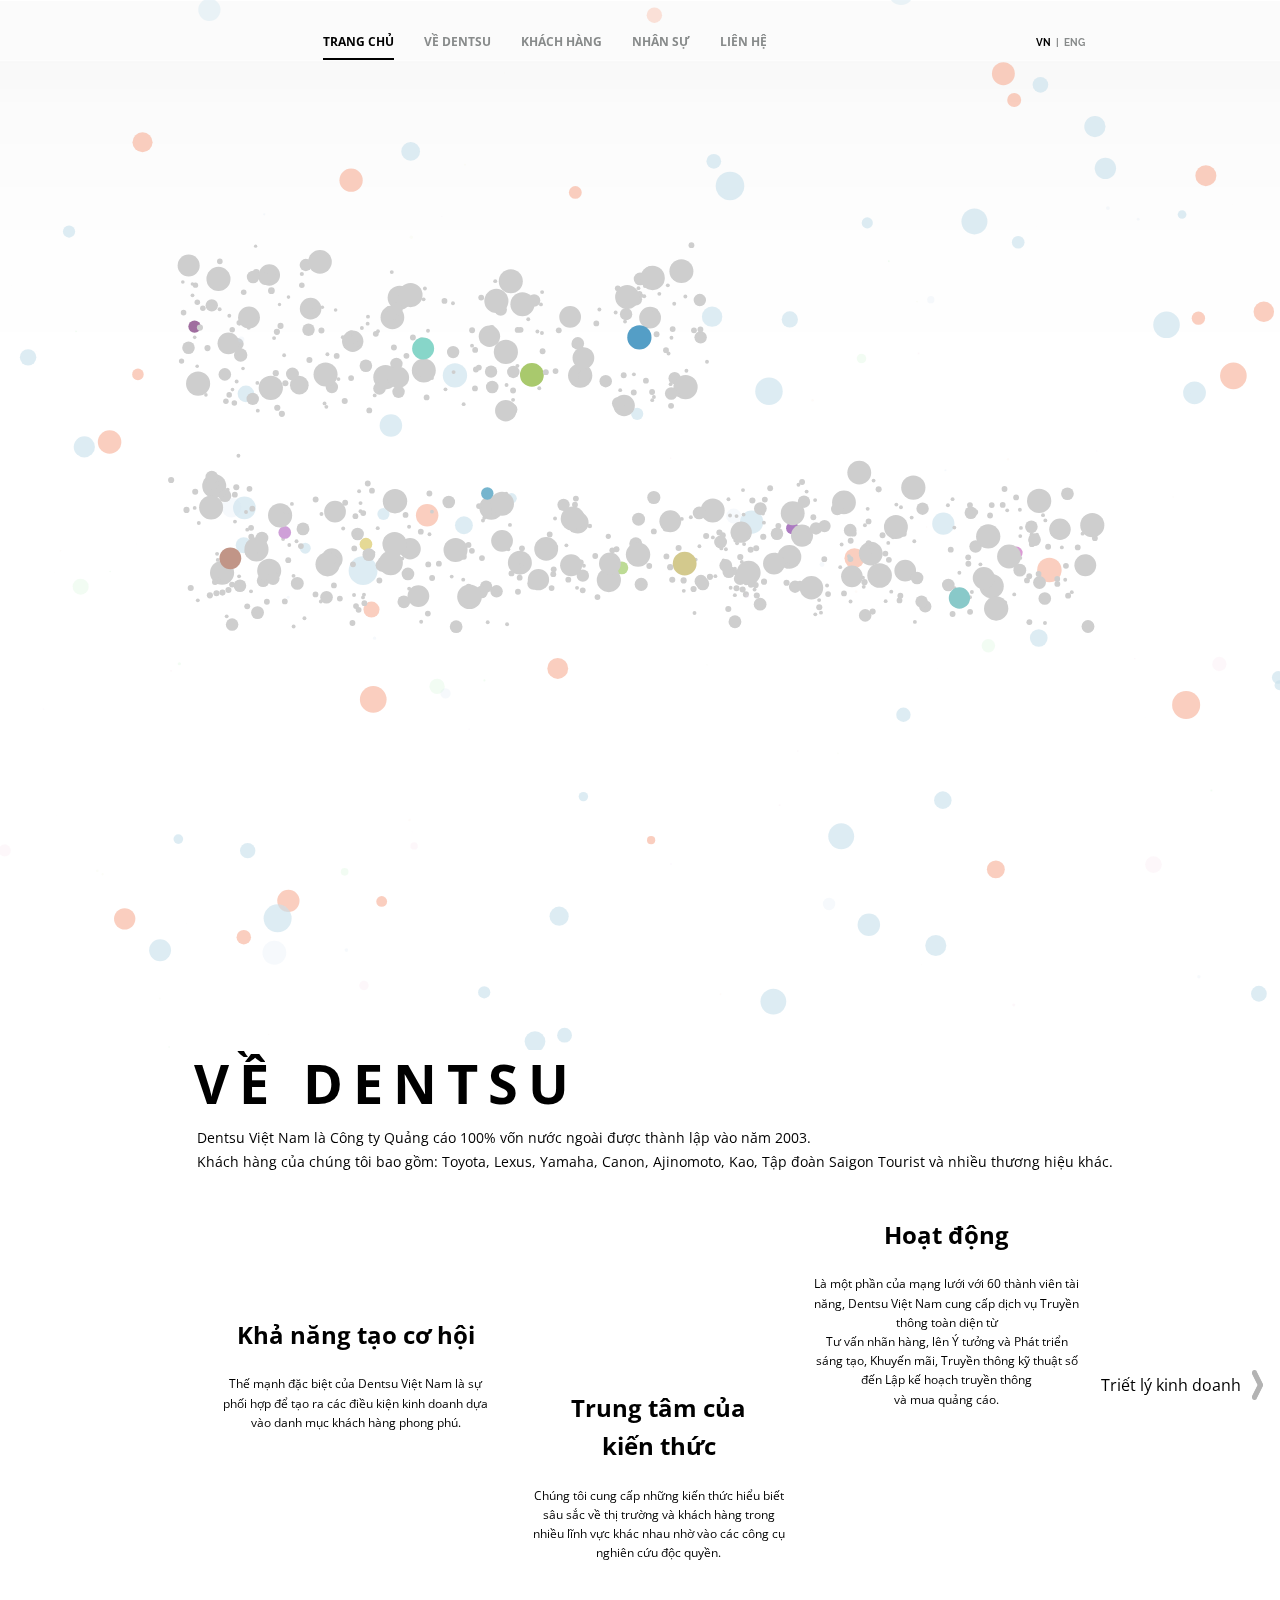
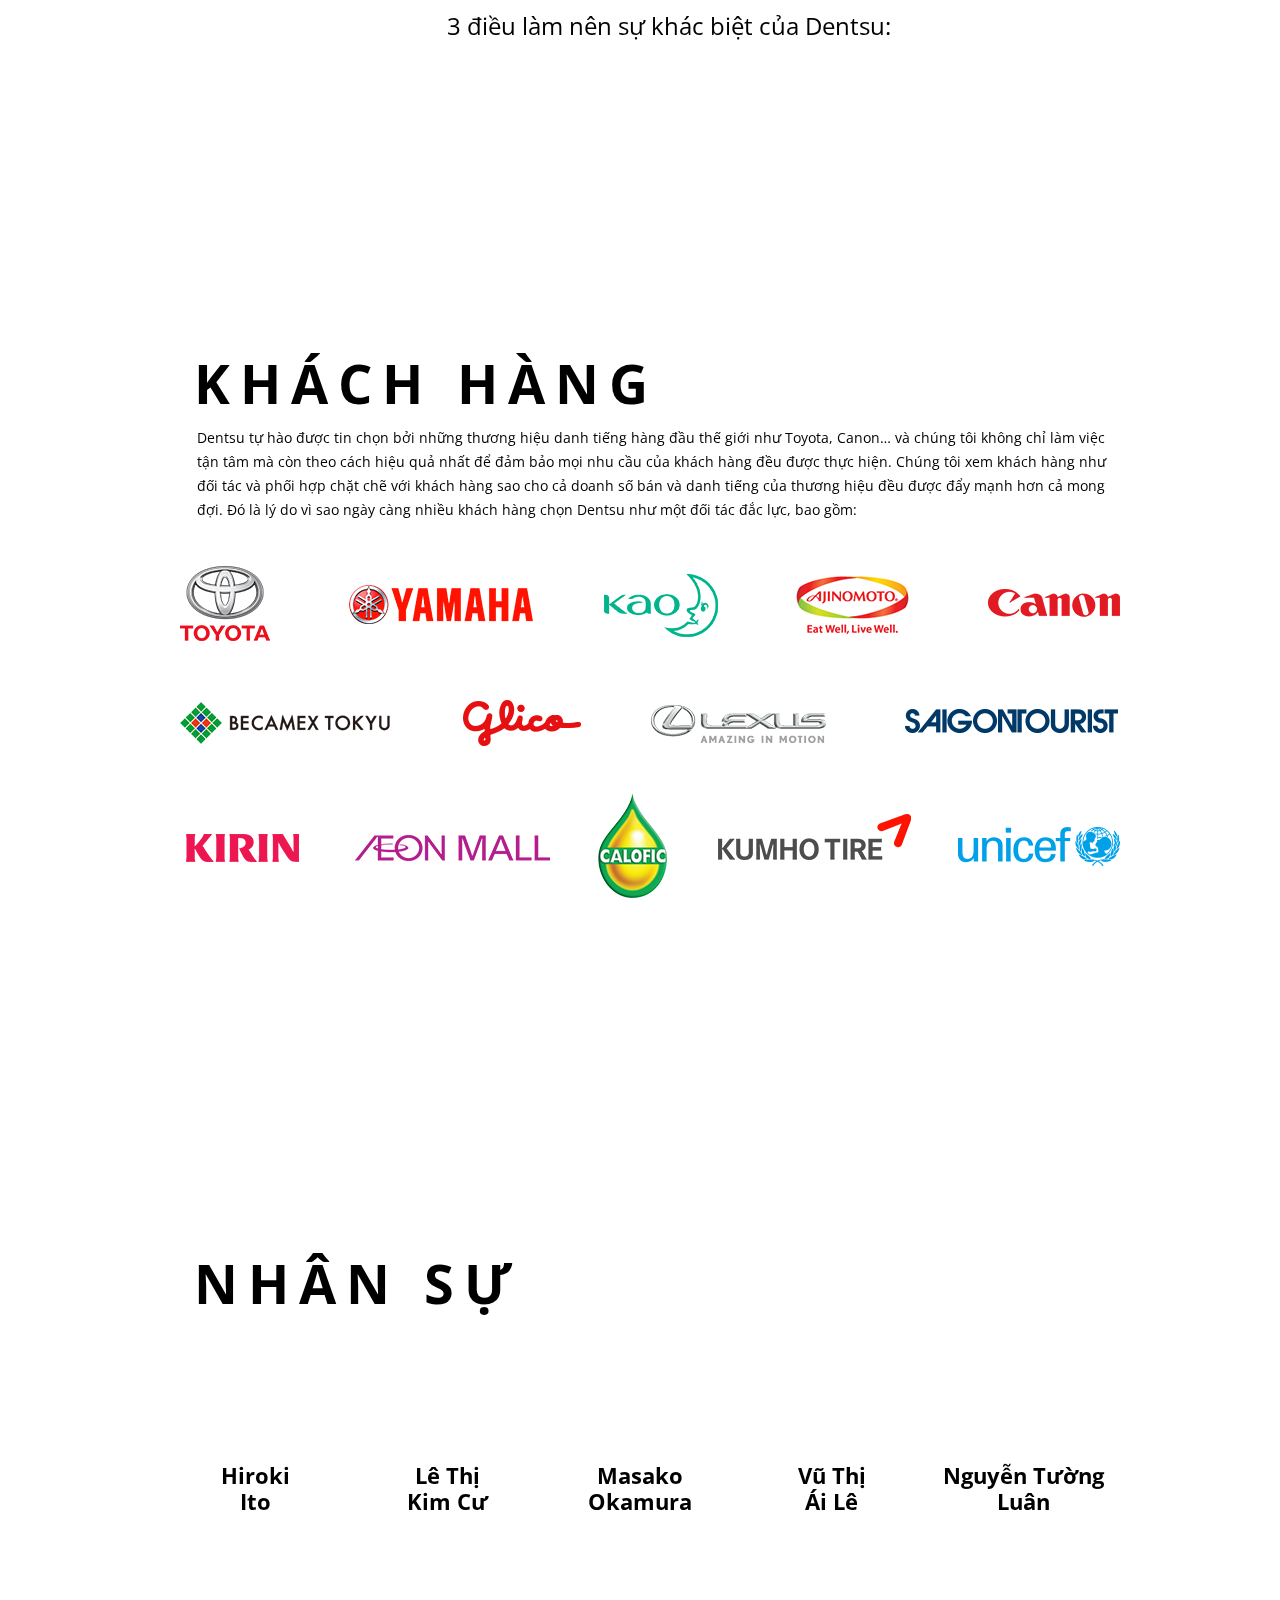
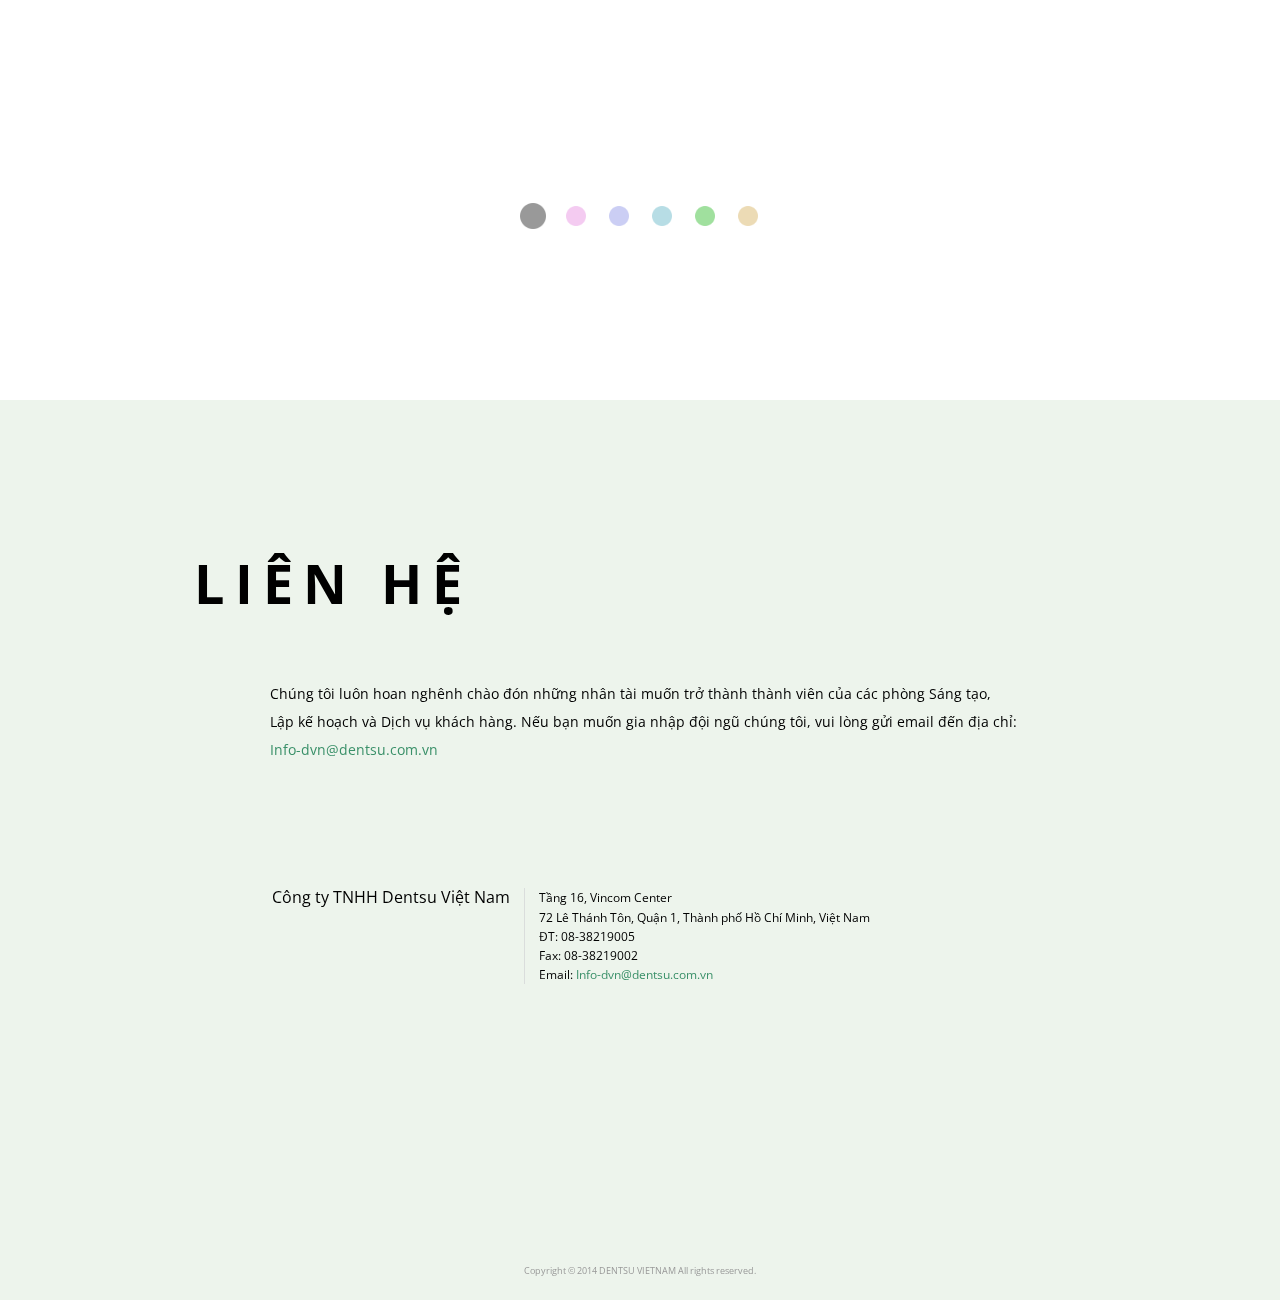
==== vn/index.html @ d42a4391 "initial commit" ====
<html lang="vi-VN">
<head prefix="og: http://ogp.me/ns# fb: http://ogp.me/ns/fb# website: http://ogp.me/ns/website#"><meta http-equiv="Content-Type" content="text/html; charset=utf-8"><meta http-equiv="X-UA-Compatible" content="IE=edge"><meta name="keywords" content="dentsu,vietnam" lang="vn" /><meta name="description" content="Official website of Dentsu Vietnam" lang="vn" /><meta content="Official website of Dentsu Vietnam"><meta content="Dentsu Vietnam" property="og:title"><meta property="og:type" content="website" /><meta property="og:url" content="http://www.dentsu.com.vn/vn/" /><meta property="og:image" content="http://www.dentsu.com.vn/share.png" /><meta property="og:locale" content="vi_VN" /><meta name="viewport" content="width=980, user-scalable=yes">
	<title>Dentsu Vietnam</title>
	<link href="http://fonts.googleapis.com/css?family=Open+Sans:400,700&amp;subset=latin,vietnamese" rel="stylesheet" type="text/css" />
	<link href="http://fonts.googleapis.com/css?family=Sintony:700" rel="stylesheet" type="text/css" />
	<link href="http://fonts.googleapis.com/css?family=Raleway" rel="stylesheet" type="text/css" />
	<link href="../assets/img/favicon.ico" rel="icon" type="image/x-icon" />
	<link href="../assets/css/base.css" media="all" rel="stylesheet" />
	<link href="../assets/css/index.css" media="all" rel="stylesheet" />
<script src="../assets/js/jquery.js"></script>
<script src="../assets/js/plugin.js"></script>
<script src="../assets/js/ob.js"></script>
<script src="../assets/js/index.js"></script>
</head>
<body>
<div class="fixed" id="header">
<div class="inner">
<h1></h1>

<ul>
	<li><a href="#top">Trang chủ</a></li>
	<li><a href="#aboutus">Về Dentsu</a></li>
	<li><a href="#work">Kh&aacute;ch h&agrave;ng</a></li>
	<li><a href="#people">Nh&acirc;n sự</a></li>
	<li><a href="#contact">Li&ecirc;n hệ</a></li>
</ul>

<div class="lang"><a class="active" href="">VN</a>|<a href="../">ENG</a></div>
</div>
</div>

<div class="section" id="top">
<div class="inner"><noscript>
				<h2><img src="../assets/img/graphics/img_main.png" height="360" width="910" alt="Good Innovation" /></h2>
			</noscript></div>
</div>

<div class="section" id="aboutus">
<div class="inner slide01">
<div class="title">
<h2>Về Dentsu</h2>

<div>Dentsu Việt Nam l&agrave; C&ocirc;ng ty Quảng c&aacute;o 100% vốn nước ngo&agrave;i được th&agrave;nh lập v&agrave;o năm 2003.<br />
Kh&aacute;ch h&agrave;ng của ch&uacute;ng t&ocirc;i bao gồm: Toyota, Lexus, Yamaha, Canon, Ajinomoto, Kao, Tập đo&agrave;n Saigon Tourist v&agrave; nhiều thương hiệu kh&aacute;c.</div>
</div>

<div class="list-phi">
<div class="circle icircle-01"><noscript>
						<span class="circle-bg"><img src="../assets/img/graphics/philosophy_bg_dummy1.png" alt="philosophy_bg_dummy1" width="302" height="302"></span>
					</noscript>
<div class="circle-text"><b>Khả năng tạo cơ hội</b><br />
Thế mạnh đặc biệt của Dentsu Việt Nam l&agrave; sự phối hợp để tạo ra c&aacute;c điều kiện kinh doanh dựa v&agrave;o danh mục kh&aacute;ch h&agrave;ng phong ph&uacute;.</div>
</div>

<div class="circle icircle-02"><noscript>
						<span class="circle-bg"><img src="../assets/img/graphics/philosophy_bg_dummy2.png" alt="philosophy_bg_dummy2" width="302" height="302"></span>
					</noscript>
<div class="circle-text"><b>Trung t&acirc;m của<br />
kiến thức</b><br />
Ch&uacute;ng t&ocirc;i cung cấp những kiến thức hiểu biết s&acirc;u sắc về thị trường v&agrave; kh&aacute;ch h&agrave;ng trong nhiều lĩnh vực kh&aacute;c nhau nhờ v&agrave;o c&aacute;c c&ocirc;ng cụ nghi&ecirc;n cứu độc quyền.</div>
</div>

<div class="circle icircle-03"><noscript>
						<span class="circle-bg"><img src="../assets/img/graphics/philosophy_bg_dummy3.png" alt="philosophy_bg_dummy3" width="302" height="302"></span>
					</noscript>
<div class="circle-text"><b>Hoạt động</b><br />
L&agrave; một phần của mạng lưới với 60 th&agrave;nh vi&ecirc;n t&agrave;i năng, Dentsu Việt Nam cung cấp dịch vụ Truyền th&ocirc;ng to&agrave;n diện từ<br />
Tư vấn nh&atilde;n h&agrave;ng, l&ecirc;n &Yacute; tưởng v&agrave; Ph&aacute;t triển s&aacute;ng tạo, Khuyến m&atilde;i, Truyền th&ocirc;ng kỹ thuật số đến Lập kế hoạch truyền th&ocirc;ng<br />
v&agrave; mua quảng c&aacute;o.</div>
</div>

<div class="caption">3 điều l&agrave;m n&ecirc;n sự kh&aacute;c biệt của Dentsu:</div>
</div>
<a class="next" href="#">Triết l&yacute; kinh doanh</a></div>

<div class="inner slide02" id="philosophy">
<div class="title">
<h2>Triết l&yacute; kinh doanh</h2>

<div><span class="stitle">&ldquo;GOOD INNOVATION&rdquo;</span><br />
&ldquo;Innovation&rdquo; &ndash; tạm hiểu l&agrave; cải tiến - kh&ocirc;ng chỉ đơn thuần đề cập đến những cải tiến về c&ocirc;ng nghệ.<br />
&ldquo;Innovation&rdquo; mang &yacute; nghĩa cải c&aacute;ch lại to&agrave;n bộ m&ocirc; h&igrave;nh kinh doanh v&agrave; bộ m&aacute;y tổ chức nhằm tạo ra những gi&aacute; trị mới v&agrave; mang t&iacute;nh x&atilde; hội cao, đồng thời ph&aacute;c thảo những &yacute; tưởng gi&uacute;p h&igrave;nh th&agrave;nh tầm nh&igrave;n của doanh nghiệp, g&oacute;p phần x&acirc;y dựng một tương lai tươi s&aacute;ng v&agrave; tốt đẹp hơn cho x&atilde; hội.</div>
</div>

<div class="list-phi">
<div class="circle icircle-01"><noscript>
						<span class="circle-bg"><img src="../assets/img/graphics/philosophy01.png" alt="philosophy01" width="237" height="236"></span>
					</noscript>
<div class="circle-text"><b>&Yacute; tưởng</b></div>
</div>

<div class="circle icircle-02"><noscript>
						<span class="circle-bg"><img src="../assets/img/graphics/philosophy02.png" alt="philosophy02" width="237" height="236"></span>
					</noscript>
<div class="circle-text"><b>Tinh thần doanh nh&acirc;n</b></div>
</div>

<div class="circle icircle-03"><noscript>
						<span class="circle-bg"><img src="../assets/img/graphics/philosophy03.png" alt="philosophy03" width="237" height="236"></span>
					</noscript>
<div class="circle-text"><b>C&ocirc;ng nghệ</b></div>
</div>

<div class="caption">3 yếu tố của cải tiến</div>
</div>
<a class="prev" href="#">Về Dentsu</a></div>
</div>

<div class="section" id="work">
<div class="inner">
<div class="title">
<h2>Kh&aacute;ch h&agrave;ng</h2>

<div>Dentsu tự h&agrave;o được tin chọn bởi những thương hiệu danh tiếng h&agrave;ng đầu thế giới như Toyota, Canon&hellip; v&agrave; ch&uacute;ng t&ocirc;i kh&ocirc;ng chỉ l&agrave;m việc tận t&acirc;m m&agrave; c&ograve;n theo c&aacute;ch hiệu quả nhất để đảm bảo mọi nhu cầu của kh&aacute;ch h&agrave;ng đều được thực hiện. Ch&uacute;ng t&ocirc;i xem kh&aacute;ch h&agrave;ng như đối t&aacute;c v&agrave; phối hợp chặt chẽ với kh&aacute;ch h&agrave;ng sao cho cả doanh số b&aacute;n v&agrave; danh tiếng của thương hiệu đều được đẩy mạnh hơn cả mong đợi. Đ&oacute; l&agrave; l&yacute; do v&igrave; sao ng&agrave;y c&agrave;ng nhiều kh&aacute;ch h&agrave;ng chọn Dentsu như một đối t&aacute;c đắc lực, bao gồm:</div>
</div>

<div class="list-work"></div>
</div>
</div>

<div class="section" id="people">
<div class="inner">
<div class="title">
<h2>Nh&acirc;n sự</h2>
</div>

<div class="slide" id="list-people">
<ul>
	<li><a href="#"><noscript><img src="assets/img/graphics/ourpeople01.png" alt="ourpeople01" width="152" height="152"></noscript> <span class="name"><b>Hiroki<br />
	Ito</b></span> </a></li>
	<li><a href="#"><noscript><img src="assets/img/graphics/ourpeople02.png" alt="ourpeople02" width="152" height="152"></noscript> <span class="name"><b>Lê Thị<br />
	Kim Cư</b></span> </a></li>
	<li><a href="#"><noscript><img src="assets/img/graphics/ourpeople03.png" alt="ourpeople03" width="152" height="152"></noscript> <span class="name"><b>Masako<br />
	Okamura</b></span> </a></li>
	<li><a href="#"><noscript><img src="assets/img/graphics/ourpeople04.png" alt="ourpeople04" width="152" height="152"></noscript> <span class="name"><b>Vũ Thị<br />
	Ái Lê</b></span> </a></li>
	<li><a href="#"><noscript><img src="assets/img/graphics/ourpeople05.png" alt="ourpeople05" width="152" height="152"></noscript> <span class="name"><b>Nguyễn Tường<br />
	Luân</b></span> </a></li>
</ul>
</div>

<div class="slide">
<p class="img"><img alt="Gaku Shinoda" height="284" src="../assets/img/people/our-people_ito.png" width="284" /></p>

<p class="sname"><b>Hiroki Ito</b></p>

<p class="position">Tổng gi&aacute;m đốc</p>

<p class="text">Với hơn 14 năm nắm giữ vai tr&ograve; quản l&yacute; tại Dentsu Group, &ocirc;ng Hiroki Ito c&oacute; nhiều<br />
kinh nghiệm về lĩnh vực Truyền Th&ocirc;ng v&agrave; Dịch Vụ Kh&aacute;ch H&agrave;ng.<br />
<br />
Trước khi c&ocirc;ng t&aacute;c tại Dentsu Việt Nam, &ocirc;ng từng đảm nhiệm c&aacute;c vị tr&iacute; quản l&yacute; tại<br />
Dentsu Singapore v&agrave; Dentsu Bangalore, Ấn Độ. &Ocirc;ng được biết đến như một nh&agrave; quản l&yacute; c&oacute;<br />
t&acirc;m v&agrave; chuy&ecirc;n nghiệp.</p>
</div>

<div class="slide">
<p class="img"><img alt="Le Thi Kim Cu" height="284" src="../assets/img/people/our-people_kim_cu.png" width="284" /></p>

<p class="sname"><b>L&ecirc; Thị Kim Cư</b></p>

<p class="position">Gi&aacute;m Đốc Điều H&agrave;nh</p>

<p class="text">Với hơn 11 năm giữ vai tr&ograve; quản l&yacute; tại Dentsu Vietnam, Kim Cư đ&atilde; thiết lập<br />
quy tr&igrave;nh hoạt động hiệu quả từ trong ra ngo&agrave;i nhờ v&agrave;o kiến thức v&agrave; kinh nghiệm<br />
l&atilde;nh đạo s&acirc;u rộng.<br />
Tham vọng của b&agrave; l&agrave; g&oacute;p phần hỗ trợ v&agrave; ph&aacute;t triển những thương hiệu tiềm năng<br />
trong nước tiếp cận thị trường thế giới th&agrave;nh c&ocirc;ng.</p>
</div>

<div class="slide">
<p class="img"><img alt="Masako Okamura" height="284" src="../assets/img/people/our-people_masako_okumura.png" width="284" /></p>

<p class="sname"><b>Masako Okamura</b></p>

<p class="position">Gi&aacute;m đốc điều h&agrave;nh s&aacute;ng tạo</p>

<p class="text">L&agrave; nữ gi&aacute;m đốc s&aacute;ng tạo đầu ti&ecirc;n của Dentsu<br />
với bề d&agrave;y kinh nghiệm l&acirc;u năm tại Dentsu Tokyo.<br />
Masako từng gặt h&aacute;i nhiều danh hiệu trong qu&aacute; tr&igrave;nh thực hiện c&aacute;c dự &aacute;n quảng c&aacute;o cho<br />
Toyota, Suntory, Shiseido v&agrave; đ&agrave;i ph&aacute;t thanh truyền h&igrave;nh Shizuoka,<br />
đồng thời đạt nhiều giải thưởng tại c&aacute;c sự kiện quảng c&aacute;o quốc tế.<br />
Masako cũng l&agrave; th&agrave;nh vi&ecirc;n ban gi&aacute;m khảo tại c&aacute;c giải thưởng<br />
quảng c&aacute;o quốc tế như Clio, YoungGuns, AdFest, Cannes,<br />
Spikes Asia, One Show, v&agrave; Art Directors Club.</p>
</div>

<div class="slide">
<p class="img"><img alt="Vũ Thị Ái Lê" height="284" src="../assets/img/people/our-people_le.png" width="284" /></p>

<p class="sname"><b>Vũ Thị Ái Lê</b></p>

<p class="position">Giám đốc bộ phận dịch vụ khách hàng</p>

<p class="text">
Ái Lê có hơn 22 năm kinh nghiệm trong lĩnh vực dịch vụ khách hàng, đặc biệt, hơn 11 năm <br/>kinh nghiệm về lĩnh vực quảng cáo và truyền thông. Ái Lê đã dẫn dắt đội ngũ thực hiện nhiều dự án cho các khách hàng trong nước cũng như quốc tế trong các ngành hàng khác nhau <br/>như dược phẩm, mỹ phẩm, ngân hàng, ẩm thực, tiêu dùng nhanh, hàng không…
<br/><br/>
Với bề dày kinh nghiệm làm việc tại các công ty quảng cáo hàng đầu thế giới, Ái Lê đã tham <br/>gia góp phần làm nên thành công của nhiều thương hiệu quốc tế cũng như quốc nội: Roche Pharma, Novartis, JTI, BAT, Nestle Vietnam, Orion, ANZ, VISA, Cathay Pacific, Acecook <br/>Vietnam, Đạm Phú Mỹ (DPM), Vinamit, Xmen, Viettel, Thép Việt, Tập đoàn Hòa Phát, <br/>Traphaco…
<br/><br/>
Ái Lê tốt nghiệp Thạc sĩ về Quan hệ công chúng và Quảng cáo tại Úc. Cô cũng là thành viên <br/>Ban chủ khảo chuyên ngành Truyền thông Doanh nghiệp của Đại học Hoa Sen.

</p>
</div>

<div class="slide">
<p class="img"><img alt="Nguyen Tuong Luan" height="284" src="../assets/img/people/our-people_luan.png" width="284" /></p>

<p class="sname"><b>Nguyễn Tường Luân</b></p>

<p class="position">Giám đốc hoạch định chiến lược tích hợp <br/>Thành viên hội đồng chuyên gia về kỹ thuật số, DBA APAC</p>

<p class="text">
<br/>
Với hơn 10 năm kinh nghiệm về lĩnh vực Tiếp thị và Truyền thông, từ phía khách hàng cũng <br/>như agency, Luân đang lãnh đạo một đội ngũ hơn 10 chuyên viên tư vấn chiến lược giàu kiến thức chuyên môn, chú trọng về giải pháp kinh doanh trong nhiều chuyên ngành đa dạng, từ <br/>tiêu dùng nhanh, dược mỹ phẩm, ẩm thực, bất động sản, công nghiệp… đến B2B, games, giải trí, bán lẻ… và cả kỹ thuật số và Tiếp thị nội dung.  
<br/><br/>
Luân đã và đang tư vấn chiến lược thành công cho nhiều nhãn hàng tên tuối như Tập đoàn <br/>Hòa Phát, Ajinomoto, Acecook, 333,  Abbott, Diane 35,  Sensodyne, Aquafresh, Panadol, <br/>Mega-life Sciences,  Samurai, Petrolimex, Roche, P&G, Ngân hàng Bắc Á, Giáo dục Bắc Á, Bảo Việt, JTI, Nutifood, Bất động sản Phú Long, Gmobile, CGV, LandMark 81, Fortis Hoàn Mỹ, <br/>Bia Tiger,  Bia Larue…

</p>
</div>

<div class="pager">
<ul>
	<li><a href="#"><img alt="ourpeople_loc00" height="20" src="../assets/img/graphics/ourpeople_loc00.png" width="20" /></a></li>
	<!--
				-->
	<li><a href="#"><img alt="ourpeople_loc01" height="20" src="../assets/img/graphics/ourpeople_loc01.png" width="20" /></a></li>
	<!--
				-->
	<li><a href="#"><img alt="ourpeople_loc02" height="20" src="../assets/img/graphics/ourpeople_loc02.png" width="20" /></a></li>
	<!--
				-->
	<li><a href="#"><img alt="ourpeople_loc03" height="20" src="../assets/img/graphics/ourpeople_loc03.png" width="20" /></a></li>
	<!--
				-->
	<li><a href="#"><img alt="ourpeople_loc04" height="20" src="../assets/img/graphics/ourpeople_loc04.png" width="20" /></a></li>
	<!--
				-->
	<li><a href="#"><img alt="ourpeople_loc05" height="20" src="../assets/img/graphics/ourpeople_loc05.png" width="20" /></a></li>
</ul>
</div>
</div>
</div>

<div class="section" id="contact">
<div class="inner">
<div class="title">
<h2>Li&ecirc;n hệ</h2>

<div>Ch&uacute;ng t&ocirc;i lu&ocirc;n hoan ngh&ecirc;nh ch&agrave;o đ&oacute;n những nh&acirc;n t&agrave;i muốn trở th&agrave;nh th&agrave;nh vi&ecirc;n của c&aacute;c ph&ograve;ng S&aacute;ng tạo,<br />
Lập kế hoạch v&agrave; Dịch vụ kh&aacute;ch h&agrave;ng. Nếu bạn muốn gia nhập đội ngũ ch&uacute;ng t&ocirc;i, vui l&ograve;ng gửi email đến địa chỉ:<br />
<a href="mailto:Info-dvn@dentsu.com.vn">Info-dvn@dentsu.com.vn</a></div>
</div>

<div class="inner-con">
<p>C&ocirc;ng ty TNHH Dentsu Việt Nam</p>

<div>Tầng 16, Vincom Center<br />
72 L&ecirc; Th&aacute;nh T&ocirc;n, Quận 1, Th&agrave;nh phố Hồ Ch&iacute; Minh, Việt Nam<br />
ĐT:&nbsp;08-38219005<br />
Fax:&nbsp;08-38219002<br />
Email:&nbsp;<a href="mailto:Info-dvn@dentsu.com.vn">Info-dvn@dentsu.com.vn</a></div>
</div>
</div>

<div class="footer">
<div class="social"></div>
Copyright &copy; 2014 DENTSU VIETNAM All rights reserved.</div>
</div>

<div class="fixed" id="background"></div>
</body>
</html>
---- assets/css/base.css ----
@charset "UTF-8";

/* --------------------------------------------------
	SiteName : 
	FileName : base.css
	Description : base style
	
	== TOC =========================================
	1 : initialize
	2 : clearfix
	3 : typo
	
-------------------------------------------------- */


/* 1 : initialize
================================================== */

html, body, div, span, applet, object, iframe,
h1, h2, h3, h4, h5, h6, p, blockquote, pre,
a, abbr, acronym, address, big, cite, code,
del, dfn, em, font, img, ins, kbd, q, s, samp,
small, strike, strong, sub, sup, tt, var,
b, u, i, center,
dl, dt, dd, ol, ul, li,
fieldset, form, label, legend,
table, caption, tbody, tfoot, thead, tr, th, td, canvas {
	margin: 0;
	padding: 0;
	border: 0;
	outline: 0;
	font-size: 100%;
	vertical-align: baseline;
	background: transparent;
}
body {
	line-height: 1;
}
ol, ul {
	list-style: none;
}
blockquote, q {
	quotes: none;
}

/* remember to define focus styles! */
:focus {
	outline: 0;
}
a { text-decoration: none; }
/* remember to highlight inserts somehow! */
ins {
	text-decoration: none;
}
del {
	text-decoration: line-through;
}

/* tables still need 'cellspacing="0"' in the markup */
table {
	border-collapse: collapse;
	border-spacing: 0;
}

p,li,dt,dd,th,td,pre{ -ms-line-break: strict; line-break: strict; -ms-word-break: break-strict; word-break: break-all; }


/* 2 : clearfix
================================================== */

.clearfix { zoom:1; }
.clearfix:after {
	content: ""; 
	display: block; 
	clear: both;
}



/* 2 : typo
================================================== */

/*
YUI 3.6.0 (build 5521)
Copyright 2012 Yahoo! Inc. All rights reserved.
Licensed under the BSD License.
http://yuilibrary.com/license/
*/
/**
 * Percents could work for IE, but for backCompat purposes, we are using keywords.
 * x-small is for IE6/7 quirks mode.
 */
body {
	font:13px/1.231 arial,helvetica,clean,sans-serif;
	*font-size:small; /* for IE */
	*font:x-small; /* for IE in quirks mode */
}

/**
 * Nudge down to get to 13px equivalent for these form elements
 */ 
select,
input,
button,
textarea {
	font:99% arial,helvetica,clean,sans-serif;
}

/**
 * To help tables remember to inherit
 */
table {
	font-size:inherit;
	font:100%;
}

/**
 * Bump up IE to get to 13px equivalent for these fixed-width elements
 */
pre,
code,
kbd,
samp,
tt {
	font-family:monospace;
	*font-size:108%;
	line-height:100%;
}
/* YUI CSS Detection Stamp */
#yui3-css-stamp.cssfonts { display: none; }

h1, h2, h3, h4, h5, h6 {
	font-size: 100%;
}

.fItalic { font-style:italic; }
.fBold { font-weight:bold; }
.fSerif {
	font-family:'ヒラギノ明朝 Pro W3','Hiragino Mincho Pro','ＭＳ Ｐ明朝','MS PMincho',serif;
}
.f09 { font-size:65%; }
.f10 { font-size:77%; }
.f11 { font-size:85%; }
.f12 { font-size:93%; }
.f13 { font-size:100%; }
.f14 { font-size:108%; }
.f15 { font-size:116%; }
.f16 { font-size:123.1%; }
.f17 { font-size:131%; }
.f18 { font-size:138.5%; }
.f19 { font-size:146.5%; }
.f20 { font-size:153.9%; }
.f21 { font-size:161.6%; }
.f22 { font-size:167%; }
.f23 { font-size:174%; }
.f24 { font-size:182%; }
.f25 { font-size:189%; }
.f26 { font-size:197%; }
---- assets/css/index.css ----
@charset "UTF-8";

html,
body {
	width: 100%;
	height:100%;
}

body {
	color: #000;
	font-family: 'Raleway', 'Open Sans', sans-serif, arial;
	font-weight: normal;
	font-style: normal;
	font-size: 12px;
	background: #fff url('../../assets/img/graphics/bg-top.png') repeat-x left top;
}

.touch body {
	/*overflow: hidden;
	height: 100%;*/
}
.touch #scroller {
	position: absolute;
	top: 0;
	left: 0;
	width: 100%;
	height: 100%;
}
/*
.touch #header {
	transform: translate3d(0, 0, 2px);
	-webkit-transform: translate3d(0, 0, 2px);
}
.touch .section {
	transform: translate3d(0, 0, 1px);
	-webkit-transform: translate3d(0, 0, 1px);
}
.touch .section * {
	transform: translate3d(0, 0, 2px);
	-webkit-transform: translate3d(0, 0, 2px);
}
.touch #nextpage {
	transform: translate3d(0, 0, 2px);
	-webkit-transform: translate3d(0, 0, 2px);
}
.touch #background {
	transform: translate3d(0, 0, -100px);
	-webkit-transform: translate3d(0, 0, -100px);
}
*/

.none {
	display: none;
}

#background {
	position: fixed;
	top: 0;
	left: 0;
	width: 100%;
	height: 100%;
	min-width: 960px;
	min-height: 700px;
}


#background div,
#background svg,
#background canvas {
	position: absolute;
	top: 50%;
	left: 50%;
	margin-left: -800px;
	margin-top: -600px;
}

#background img {
	position: absolute;
	top: 50%;
	left: 50%;
	margin-left: -600px;
	margin-top: -350px;
}

#nextpage {
	position: fixed;
	bottom: 30px;
	left: 50%;
	margin-left: -17px;
	z-index: 10000;
	background: url(../../assets/img/splite.png) no-repeat;
}

/* header
================================================== */

#header {
	position: fixed;
	top: 0;
	left: 0;
	width: 100%;
	min-width: 960px;
	text-align: center;
	z-index: 3000;
/* 	background: url('../assets/img/graphics/linehe.png') repeat-x left bottom; */
	background-color: rgba(255,255,255,0.4);
	border-bottom:1px solid rgba(255,255,255,0.5);
}
#header .inner {
	width: 960px;
	margin: 17px auto 0;
	font-weight: bold;
}
#header h1 {
	margin: 11px 0 0 30px;
	float: left;
}
#header h1 a {
	background: url('../../assets/img/splite.png') no-repeat;
	display: inline-block;
}
#header ul {
	margin: 18px 0 0 133px;
	float: left;
	font-family: 'Open Sans', sans-serif, arial;
}
#header ul li {
	float: left;
	margin-right: 30px;
}
#header ul li a {
	color: #888b8b;
	text-transform: uppercase;
	display: inline-block;
	height: 23px;
	text-decoration: none;

	transition: color 300ms ease-in-out;
	-webkit-transition: color 300ms ease-in-out;
}
#header ul li a:hover {
	color: #000;
}
#header ul li.current a {
	border-bottom: 2px solid #000;
	color: #000;
}
#header .lang {
	float: right;
	margin: 20px 30px 0 0px;
	font-family: 'Raleway', 'Open Sans', sans-serif, arial;
	color: #888b8b;
	font-size: 10px;
	font-weight: bold;
}
#header .lang a {
	color: #888b8b;
	display: inline-block;
	margin: 0 5px;
	transition: color 300ms ease-in-out;
	-webkit-transition: color 300ms ease-in-out;
}
#header .lang .active,
#header .lang a:hover  {
	color: #000;
}


/* section
================================================== */

.section {
	position: relative;
	width: 100%;
	height: 100%;
	min-height: 700px;
	min-width: 960px;
	zoom: 1;
	overflow: hidden;
}
.section .inner {
	position: absolute;
	top: 50%;
	left: 50%;
	width: 960px;
	height: 640px;
	margin-top: -300px;
	margin-left: -480px;
	z-index: 1;
}
.section .title {
/* 	overflow: hidden; */
	margin-left: 37px;
}

.section .title h2 {
	font-family: 'Sintony', 'Open Sans', sans-serif, arial;
	font-size: 54px;
	letter-spacing: 10px;
	padding-bottom:10px;
	margin-left:-3px;
	text-transform: uppercase;
}
.section .title div {
	font-size: 14px;
	line-height: 1.7;
}
.section .title div a {
	color: #3a9069
}


/* content top
================================================== */

#top h2 {
	position: absolute;
	top: 50%;
	left: 50%;
	margin: -200px 0 0 -455px;
	z-index: 100;
}


/* content philosophy
================================================== */

#aboutus {
	background: #fff url('../../assets/img/graphics/bg-net.png') repeat-x left top fixed;
}


#aboutus .list-phi {
	position: absolute;
	width: 960px;
	height: 420px;
	top: 140px;
}

#philosophy .stitle,#aboutus .stitle {
	font-size: 153%;
}
#philosophy .list-phi {
	top: 168px;
}


/* .inner .slide01 #philosophy
------------------------------------------------------------------------------*/

.slide01 .circle {
	overflow: hidden;
	text-align: center;
	padding: 0 20px;
	vertical-align: middle;
	line-height: 1.6;
	position: absolute;
}
.slide01 .circle b {
	font-family: 'Raleway', 'Open Sans', sans-serif, arial;
	font-weight: bold;
	font-size: 24px;
	display: inline-block;
	margin-bottom: 20px;
}

.slide01 .circle .circle-bg {
	position: absolute;
	top:0;
	left:0;
}

.slide01 .circle .circle-text {
	position: relative;
	z-index: 11;
}
.slide01 .icircle-01 {
	width: 265px;
	height: 215px;
	left: 43px;
	top: 118px
}
.slide01 .icircle-02 {
	width: 265px;
	height: 230px;
	left: 346px;
	top: 214px;
}
.slide01 .icircle-03 {
	width: 265px;
	height: 215px;
	left: 634px;
	top: 41px;
}

.slide01 .caption {
	position: absolute;
	top:420px;
	width: 100%;
	text-align: center;
	font-size: 24px!important;
	padding-left: 1.2em;
}

/* .inner .slide02 #philosophy
------------------------------------------------------------------------------*/

.slide02 .circle {
	overflow: hidden;
	text-align: center;
	padding: 0 0;
	vertical-align: middle;
	line-height: 1.6;
	position: absolute;
}
.slide02 .circle b {
	font-family: 'Raleway', 'Open Sans', sans-serif, arial;
	font-weight: bold;
	font-size: 24px;
	display: inline-block;
	margin-bottom: 20px;
}

.slide02 .circle .circle-bg {
	position: absolute;
	top:0;
	left:0;
}

.slide02 .circle .circle-text {
	position: relative;
	z-index: 11;
	padding-top:94px;
}
.slide02 .icircle-01 {
	width: 237px;
	height: 236px;
	left: 227px;
	top: 140px;
}
.slide02 .icircle-02 {
	width: 237px;
	height: 236px;
	left: 389px;
	top: 30px;
}
.slide02 .icircle-03 {
	width: 237px;
	height: 236px;
	left: 567px;
	top: 140px;
}
.slide02 .caption {
	position: absolute;
	bottom:0;
	width: 100%;
	text-align: center;
	font-size: 24px!important;
	padding-left: 1.2em;
}


.map-network {
	text-align: center;
	margin-top: 132px;
}

#aboutus .slide01 {

}
#aboutus .slide02 {
	display: none;
}
#aboutus .slide03 {
	display: none;
}
#aboutus .inner .next,
#aboutus .inner .prev {
	position: absolute;
	top: 50%;
	color: #000;
	height: 24px;
	padding-top: 6px;
	font-family: 'Raleway', 'Open Sans', sans-serif, arial;
	font-size: 16px;
	z-index: 100;
	transition: color 200ms ease-out;
	-webkit-transition: color 200ms ease-out;
}
#aboutus .inner .next:hover,
#aboutus .inner .prev:hover {
	color: #888b8b;
}
#aboutus .inner .next {
	background: url('../../assets/img/graphics/next.png') no-repeat right top;
	right: -145px;
	padding-right: 24px;
}
#aboutus .inner .prev {
	background: url('../../assets/img/graphics/prev.png') no-repeat left top;
	/*left: 50px;*/
	left: -100px;
	padding-left: 24px;
}
.no-js #aboutus .inner .next,
.no-js #aboutus .inner .prev {
	display: none;
}

@media only screen and (max-width:1260px){
	#aboutus .inner .next {
		top: 80%;
		right: 20px;
	}
	#aboutus .inner .prev {
		top: 80%;
		left: 20px;
	}
}


/* content work
================================================== */

#work {
	background: #fff url('../../assets/img/graphics/bg-work.png') repeat-x left top fixed;
}

.list-work {
	margin: 37px 0 0 20px;
	width: 940px;
	height: 340px;
	background: url(../../assets/img/works/client.png)	0 0 no-repeat;
}
.list-work ul {

}
.list-work li {
	width: 150px;
	height: auto;
	float: left;
	margin: 0px 15px 25px;
	text-align: center;
	position: relative;
}
.works-bg {
	position: absolute;
	top:-18px;
	left:0;
	z-index:10;
}

.list-work li a img {
	margin-bottom: 20px;
/*
	-webkit-transition-duration: 0.3s;
	transition-duration: 0.3s;
	-webkit-transition-property: -webkit-transform;
	transition-property: transform;
	-webkit-transform: translateZ(0);
	-ms-transform: translateZ(0);
	transform: translateZ(0);
*/
}

.list-work li a:hover img {
/*
  -webkit-transform: scale(0.95);
  -ms-transform: scale(0.95);
  transform: scale(0.95);
*/
}
/*.list-work li img {
    display: block;
    position: relative
}
.list-work li img {
	-webkit-transition: all 0.2s linear;
	-moz-transition: all 0.2s linear;
	-o-transition: all 0.2s linear;
	-ms-transition: all 0.2s linear;
	transition: all 0.2s linear;
}
.list-work li:hover img {
  -webkit-transform: scale(1.1,1.1);
   -moz-transform: scale(1.1,1.1);
   -o-transform: scale(1.1,1.1);
   -ms-transform: scale(1.1,1.1);
   transform: scale(1.1,1.1);
} */

.list-work a {
	font-size: 14px;
	color: #000;
	display: block;
	position: relative;
	z-index:11;
}
.list-work a:hover {
	filter: alpha(opacity=70);
	-moz-opacity:0.7;
	-khtml-opacity: 0.7;
	opacity: 0.7;
}
.list-work a span {
	display: inline-block; *display: inline; *zoom:1;

}

/* Add items 140313 */




/* content people
================================================== */

#people {
	background:#fff url('../../assets/img/graphics/bg-people.png') repeat-x left top fixed;
}

#people .slide {
	position: absolute;
	top: 150px;
	left: 0;
	width: 100%;
	display: none;
}
#people .slide#list-people {
	top: 76px;
}
#people #list-people {
	display: block;
}
#people #list-people ul {
	margin: 87px auto 0;
}

#people #list-people li {
	width: 18%;
	margin: 0 1% 0;
	float: left;
}
#people #list-people li a {
	display: block;
	width: 100%;
	height: 155px;
	text-align: center;
	margin-bottom: 20px;
	position: relative;
}
#people #list-people li .name {
	line-height: 1.2;
	font-size: 182%;
	position: absolute;
	top:2.3em;
	left:0;
	text-align: center;
	width: 100%;
	color: #000000;
}
#people .pager {
	position: absolute;
	bottom: 60px;
	left: 0;
	width: 100%;
/* 	visibility: hidden; */
}
#people .pager ul {
	width: 960px;
	margin: 0 auto;
	text-align: center;
}
#people .pager li {
	display: inline-block;* display: inline; *zoom:1;
	margin: 0 10px 0;
	transition: all 200ms;
	-webkit-transition: all 200ms;
}
#people .pager li.cu {
	zoom:1.3;
}
#people .slide .img {
	position: absolute;
	width: 284px;
	height: 284px;
	top:0;
	left:20px;
}
#people .slide .sname {
	position: absolute;
	left:40%;
	top:50px;
	width: 50%;
	font-family: 'Open Sans', sans-serif, arial;
	font-size: 200%;
}
#people .slide .position {
	position: absolute;
	left:40%;
	top:90px;
	width: 50%;
	font-family: 'Open Sans', sans-serif, arial;
	font-size: 140%;
}
#people .slide .text {
	position: absolute;
	left:40%;
	top:130px;
	width: 65%;
	font-size: 120%;
	line-height: 150%;
}
#people .pager li a {
	display: block;
	width: 20px;
	height: 20px;
	border-radius: 10px;
}

#people .pager li a.item00 {
	background-color: #000;
	opacity: 0.5;
}
#people .pager li a.item01 {
	background-color: #eca9e8;
	opacity: 0.6;
}
#people .pager li a.item02 {
	background-color: #a9aeec;
	opacity: 0.6;
}
#people .pager li a.item03 {
	background-color: #87c7d3;
	opacity: 0.6;
}
#people .pager li a.item04 {
	background-color: #60cb5d;
	opacity: 0.6;
}
#people .pager li a.item05 {
	background-color: #e0c384;
	opacity: 0.6;
}

.ie8 #people .pager li a.item00 {
	opacity: 1;
	background: transparent url(../../assets/img/graphics/ourpeople_loc00.png) top left no-repeat;
	background-size: 20px 20px;
}
.ie8 #people .pager li a.item01 {
	opacity: 1;
	background: transparent url(../../assets/img/graphics/ourpeople_loc01.png) top left no-repeat;
	background-size: 20px 20px;
}
.ie8 #people .pager li a.item02 {
	opacity: 1;
	background: transparent url(../../assets/img/graphics/ourpeople_loc02.png) top left no-repeat;
	background-size: 20px 20px;
}
.ie8 #people .pager li a.item03 {
	opacity: 1;
	background: transparent url(../../assets/img/graphics/ourpeople_loc03.png) top left no-repeat;
	background-size: 20px 20px;
}
.ie8 #people .pager li a.item04 {
	opacity: 1;
	background: transparent url(../../assets/img/graphics/ourpeople_loc04.png) top left no-repeat;
	background-size: 20px 20px;
}
.ie8 #people .pager li a.item05 {
	opacity: 1;
	background: transparent url(../../assets/img/graphics/ourpeople_loc05.png) top left no-repeat;
	background-size: 20px 20px;
}

/* content contact
================================================== */

#contact {
	background:#edf4ec url('../../assets/img/graphics/bg-contact.png') repeat-x left top fixed;
}

#contact .inner .title > div {
	padding-left:73px;
	padding-top:54px;
	line-height: 2;
}

#contact .inner-con {
	width: 736px;
	height: auto;
	margin: 124px auto 0;
}
#contact .inner-con p {
	font-family: 'Open Sans', sans-serif, arial;
	font-size: 16px;
	float: left;
	margin-right: 14px;
}
#contact .inner-con div {
	float: left;
	border-left: 1px solid #dadddc;
	padding-left: 14px;
	line-height: 1.6;
}
#contact .inner-con div span {
	display: inline-block;
	width: 50px;
}
#contact .inner-con a{
	color: #3a9069
}
#contact .inner-con a:hover {
	text-decoration: underline;
}

.footer {
	position: absolute;
	bottom: 0;
	width: 100%;
	text-align: center;
	font-size: 9px;
	color: #999;
	padding-bottom: 24px;
	overflow: hidden;
	z-index: 100;
}
.social {
	margin-bottom: 20px;
}

.social a {
	width: 25px;
	height: 25px;
	margin: 0 3px;
	display: inline-block;
	background: url('../../assets/img/splite.png') no-repeat;
}
.social a:hover {
	text-decoration: underline;
	filter: alpha(opacity=50);
	-moz-opacity:0.5;
	-khtml-opacity: 0.5;
	opacity: 0.5;
}


/* splite
================================================== */

#header h1 a {
	width: 89px;
	height: 19px;
	background-position: 0px 0px;
}

.social .facebook {
	background-position: -72px -30px;
}
.social .twitter {
	background-position: -0px -30px;
}
.social .google {
	background-position: -36px -30px;
}

#nextpage {
	width: 34px;
	height: 15px;
	background-position: -0px -66px;
}


/* debug
================================================== */

#debug {
	position: fixed;
	bottom: 0;
	right: 0;
	background: #000;
	color: #fff;
	padding: 5px;
	z-index: 100000;
}

#debug table th,
#debug table td {
	width: 50px;
}

/* VN Ver Font
================================================== */

body:lang(vi-VN) {
	font-family: 'Open Sans', sans-serif, arial;
}
.section .title h2:lang(vi-VN) {
	font-family: 'Open Sans', sans-serif, arial;
}
.slide01 .circle b:lang(vi-VN) {
	font-family: 'Open Sans', sans-serif, arial;
}
.slide02 .circle b:lang(vi-VN) {
	font-family: 'Open Sans', sans-serif, arial;
}
#aboutus .inner .next:lang(vi-VN),
#aboutus .inner .prev:lang(vi-VN) {
	font-family: 'Open Sans', sans-serif, arial;
}
#people #list-people li .position:lang(vi-VN) {
	font-family: 'Open Sans', sans-serif, arial;
}
#people .slide .sname:lang(vi-VN) {
	font-family: 'Open Sans', sans-serif, arial;
}
#people .slide .position:lang(vi-VN) {
	font-family: 'Open Sans', sans-serif, arial;
}
#people .slide .text:lang(vi-VN) {
	font-family: 'Open Sans', sans-serif, arial;
}
#contact .inner-con p:lang(vi-VN) {
	font-family: 'Open Sans', sans-serif, arial;
}

/* VN Ver Layout
 -------------------- */

#aboutus .list-phi:lang(vi-VN) {
top: 125px;
}
#philosophy .list-phi:lang(vi-VN) {
top: 170px;
}
.slide01 .icircle-01:lang(vi-VN) {
top: 141px;
}
.slide01 .caption:lang(vi-VN) {
top: 436px;
}
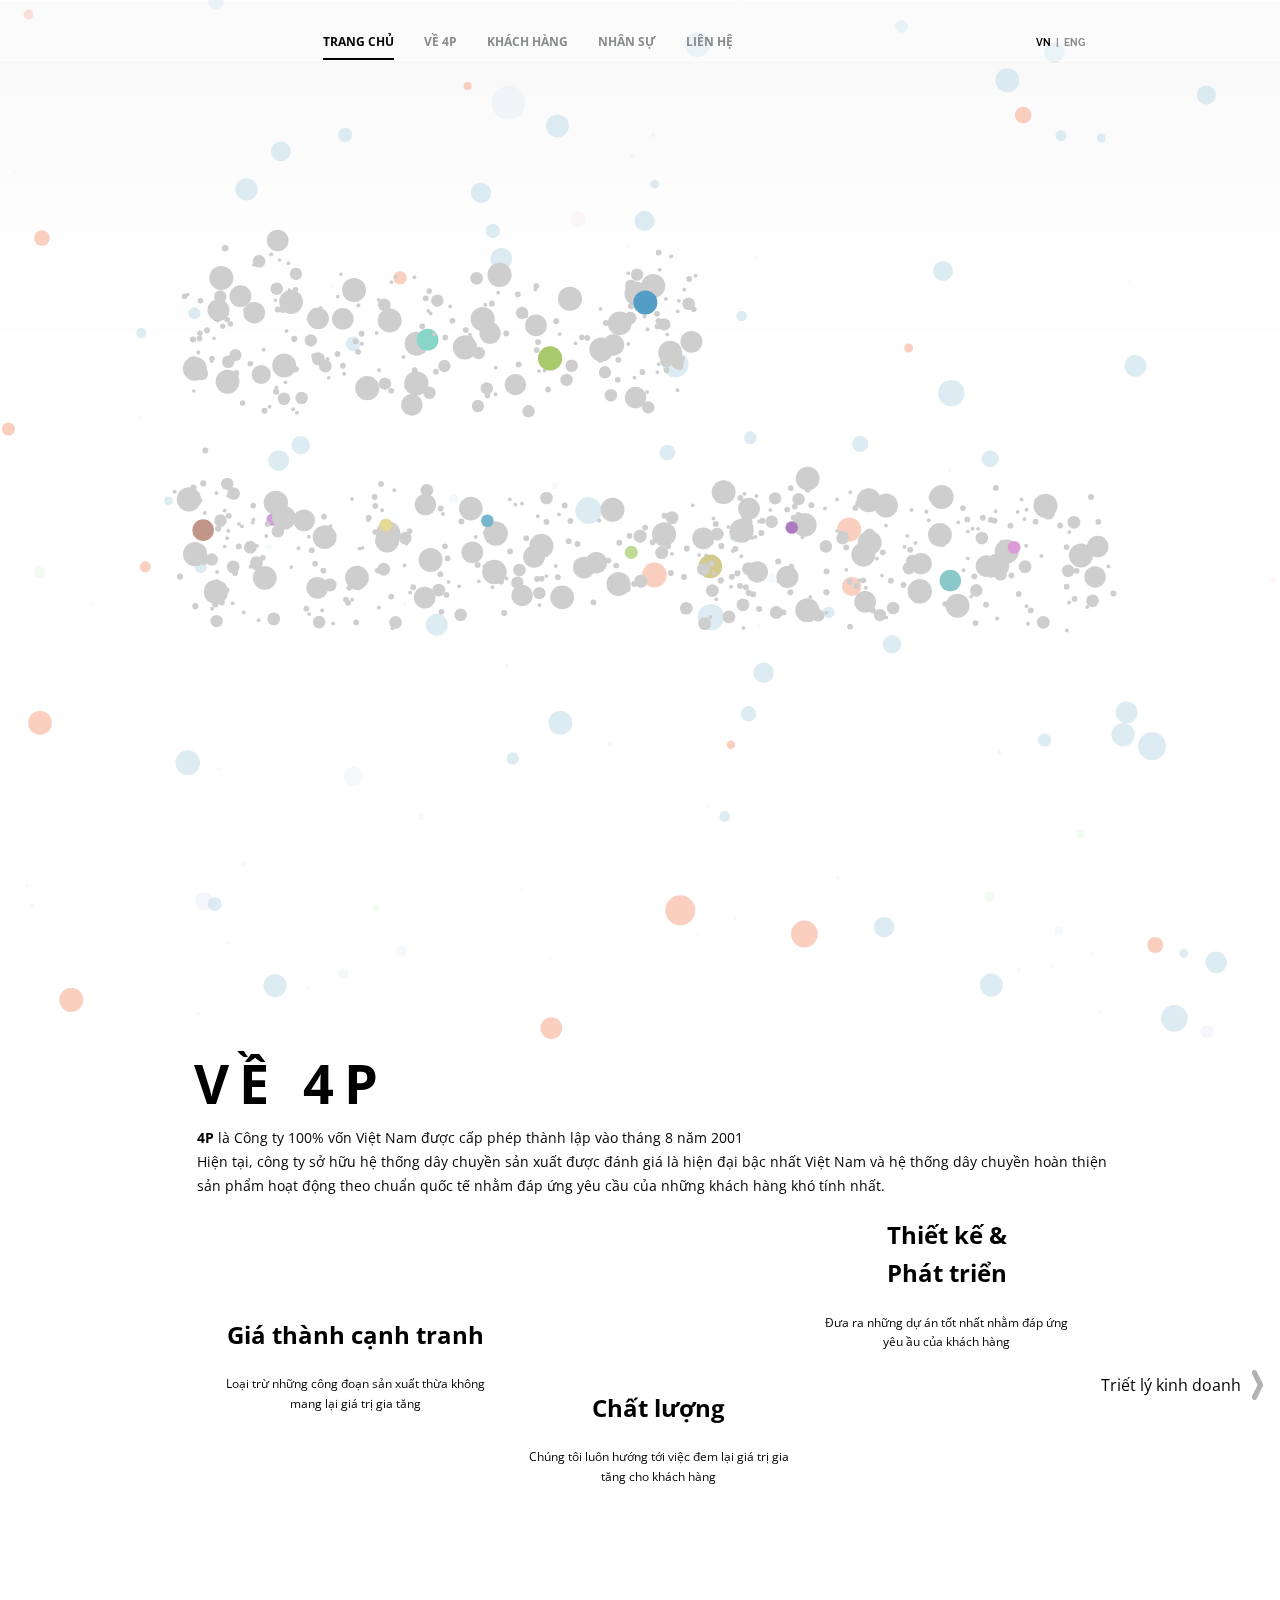
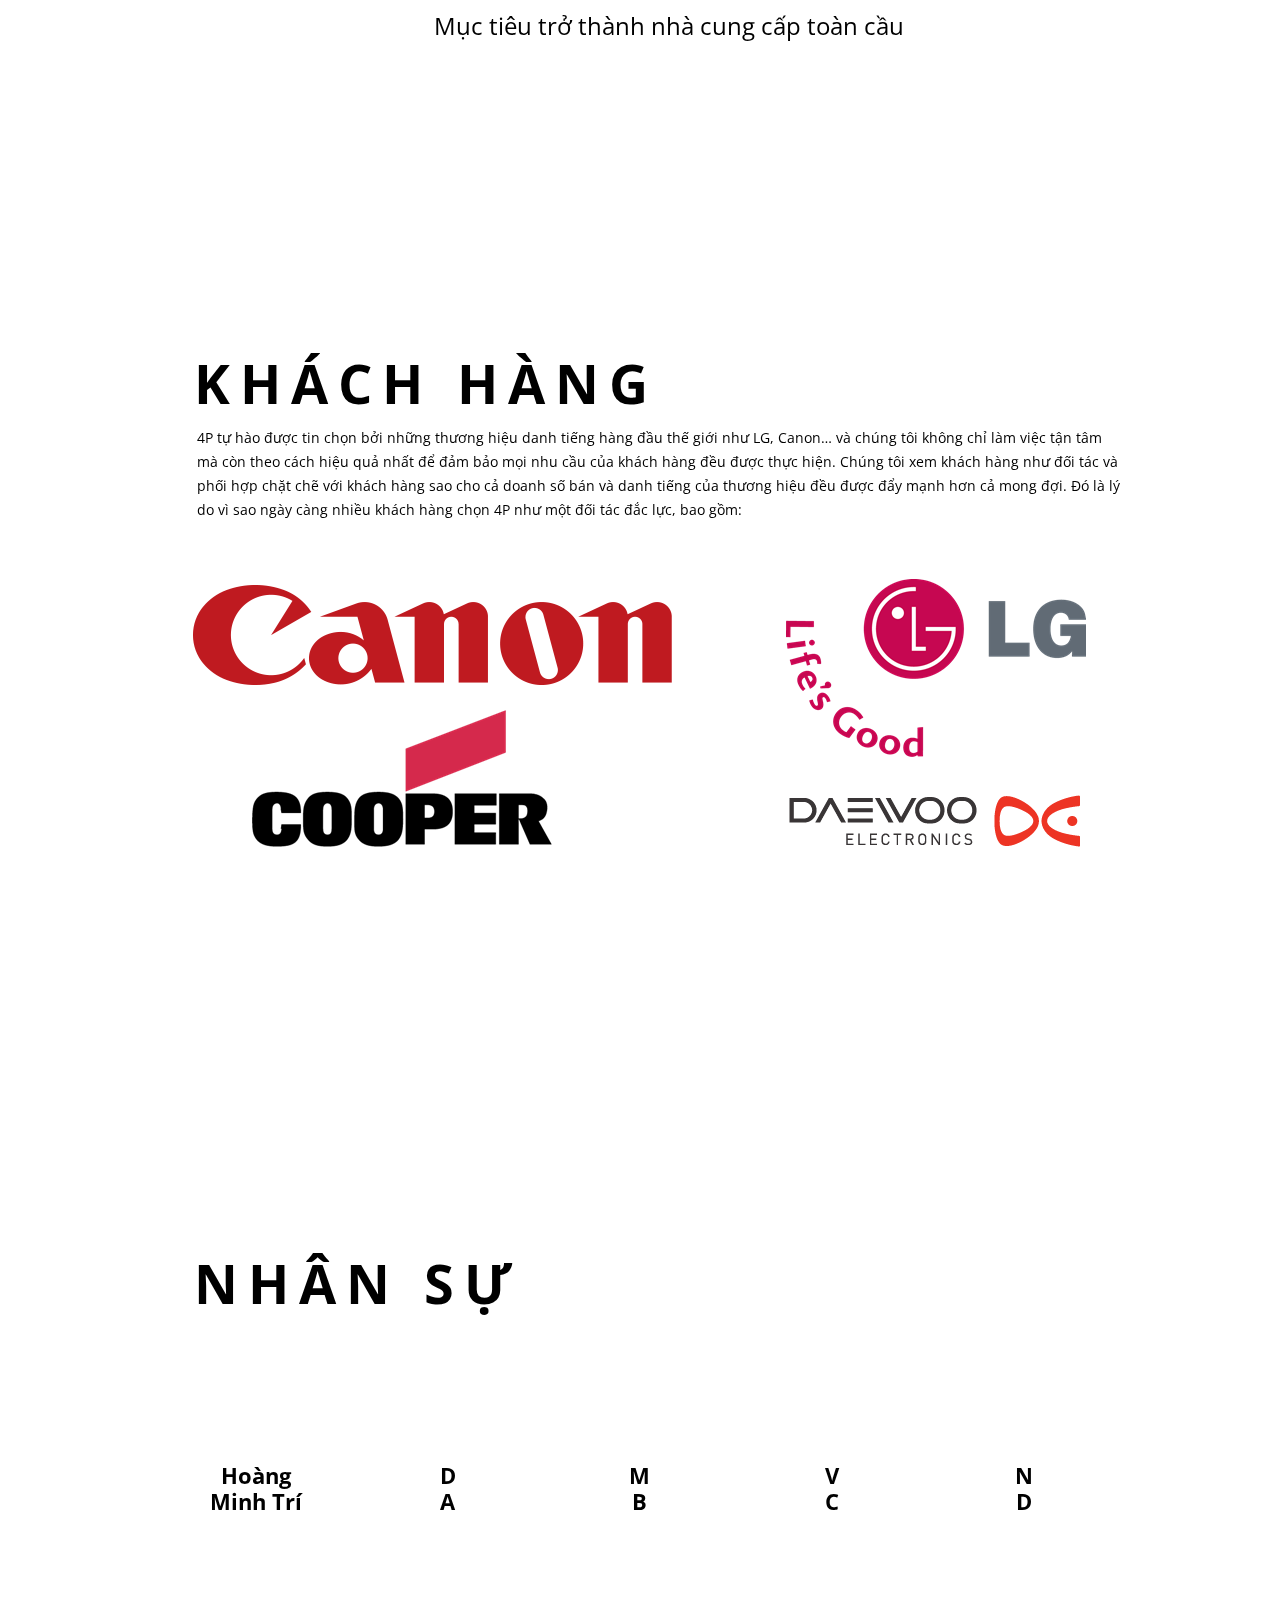
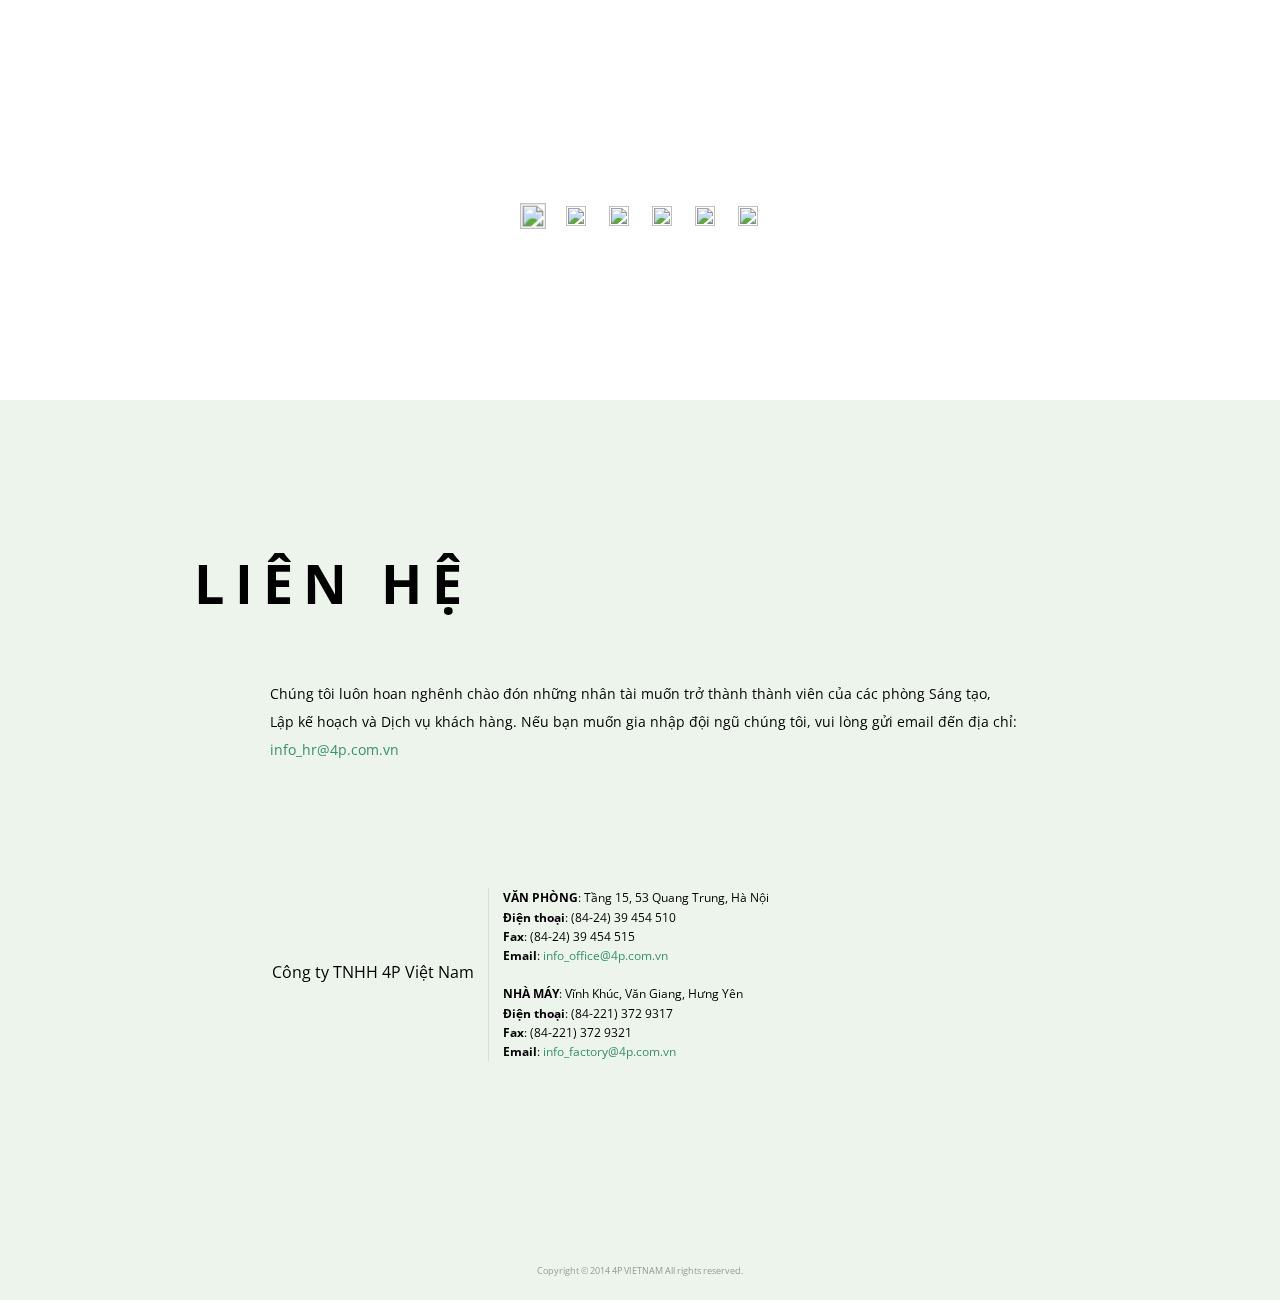
==== commit 197e1158: "replace text data and image for 4P" ====
--- a/vn/index.html
+++ b/vn/index.html
@@ -1,270 +1,293 @@
 <html lang="vi-VN">
-<head prefix="og: http://ogp.me/ns# fb: http://ogp.me/ns/fb# website: http://ogp.me/ns/website#"><meta http-equiv="Content-Type" content="text/html; charset=utf-8"><meta http-equiv="X-UA-Compatible" content="IE=edge"><meta name="keywords" content="dentsu,vietnam" lang="vn" /><meta name="description" content="Official website of Dentsu Vietnam" lang="vn" /><meta content="Official website of Dentsu Vietnam"><meta content="Dentsu Vietnam" property="og:title"><meta property="og:type" content="website" /><meta property="og:url" content="http://www.dentsu.com.vn/vn/" /><meta property="og:image" content="http://www.dentsu.com.vn/share.png" /><meta property="og:locale" content="vi_VN" /><meta name="viewport" content="width=980, user-scalable=yes">
-	<title>Dentsu Vietnam</title>
-	<link href="http://fonts.googleapis.com/css?family=Open+Sans:400,700&amp;subset=latin,vietnamese" rel="stylesheet" type="text/css" />
-	<link href="http://fonts.googleapis.com/css?family=Sintony:700" rel="stylesheet" type="text/css" />
-	<link href="http://fonts.googleapis.com/css?family=Raleway" rel="stylesheet" type="text/css" />
-	<link href="../assets/img/favicon.ico" rel="icon" type="image/x-icon" />
-	<link href="../assets/css/base.css" media="all" rel="stylesheet" />
-	<link href="../assets/css/index.css" media="all" rel="stylesheet" />
-<script src="../assets/js/jquery.js"></script>
-<script src="../assets/js/plugin.js"></script>
-<script src="../assets/js/ob.js"></script>
-<script src="../assets/js/index.js"></script>
+<head prefix="og: http://ogp.me/ns# fb: http://ogp.me/ns/fb# website: http://ogp.me/ns/website#">
+    <meta http-equiv="Content-Type" content="text/html; charset=utf-8">
+    <meta http-equiv="X-UA-Compatible" content="IE=edge">
+    <meta name="keywords" content="4P,vietnam" lang="vn"/>
+    <meta name="description" content="Official website of 4P Vietnam" lang="vn"/>
+    <meta content="Official website of 4P Vietnam">
+    <meta content="4P Vietnam" property="og:title">
+    <meta property="og:type" content="website"/>
+    <meta property="og:url" content="http://www.4p.com.vn/vn/"/>
+    <meta property="og:image" content="http://www.4p.com.vn/share.png"/>
+    <meta property="og:locale" content="vi_VN"/>
+    <meta name="viewport" content="width=980, user-scalable=yes">
+    <title>4P Vietnam</title>
+    <link href="http://fonts.googleapis.com/css?family=Open+Sans:400,700&amp;subset=latin,vietnamese" rel="stylesheet"
+          type="text/css"/>
+    <link href="http://fonts.googleapis.com/css?family=Sintony:700" rel="stylesheet" type="text/css"/>
+    <link href="http://fonts.googleapis.com/css?family=Raleway" rel="stylesheet" type="text/css"/>
+    <link href="../assets/img/favicon.ico" rel="icon" type="image/x-icon"/>
+    <link href="../assets/css/base.css" media="all" rel="stylesheet"/>
+    <link href="../assets/css/index.css" media="all" rel="stylesheet"/>
+    <script src="../assets/js/jquery.js"></script>
+    <script src="../assets/js/plugin.js"></script>
+    <script src="../assets/js/ob.js"></script>
+    <script src="../assets/js/index.js"></script>
 </head>
 <body>
 <div class="fixed" id="header">
-<div class="inner">
-<h1></h1>
-
-<ul>
-	<li><a href="#top">Trang chủ</a></li>
-	<li><a href="#aboutus">Về Dentsu</a></li>
-	<li><a href="#work">Kh&aacute;ch h&agrave;ng</a></li>
-	<li><a href="#people">Nh&acirc;n sự</a></li>
-	<li><a href="#contact">Li&ecirc;n hệ</a></li>
-</ul>
-
-<div class="lang"><a class="active" href="">VN</a>|<a href="../">ENG</a></div>
-</div>
+    <div class="inner">
+        <h1></h1>
+
+        <ul>
+            <li><a href="#top">Trang chủ</a></li>
+            <li><a href="#aboutus">Về 4P</a></li>
+            <li><a href="#work">Kh&aacute;ch h&agrave;ng</a></li>
+            <li><a href="#people">Nh&acirc;n sự</a></li>
+            <li><a href="#contact">Li&ecirc;n hệ</a></li>
+        </ul>
+
+        <div class="lang"><a class="active" href="">VN</a>|<a href="../">ENG</a></div>
+    </div>
 </div>
 
 <div class="section" id="top">
-<div class="inner"><noscript>
-				<h2><img src="../assets/img/graphics/img_main.png" height="360" width="910" alt="Good Innovation" /></h2>
-			</noscript></div>
+    <div class="inner">
+    </div>
 </div>
 
 <div class="section" id="aboutus">
-<div class="inner slide01">
-<div class="title">
-<h2>Về Dentsu</h2>
-
-<div>Dentsu Việt Nam l&agrave; C&ocirc;ng ty Quảng c&aacute;o 100% vốn nước ngo&agrave;i được th&agrave;nh lập v&agrave;o năm 2003.<br />
-Kh&aacute;ch h&agrave;ng của ch&uacute;ng t&ocirc;i bao gồm: Toyota, Lexus, Yamaha, Canon, Ajinomoto, Kao, Tập đo&agrave;n Saigon Tourist v&agrave; nhiều thương hiệu kh&aacute;c.</div>
-</div>
-
-<div class="list-phi">
-<div class="circle icircle-01"><noscript>
-						<span class="circle-bg"><img src="../assets/img/graphics/philosophy_bg_dummy1.png" alt="philosophy_bg_dummy1" width="302" height="302"></span>
-					</noscript>
-<div class="circle-text"><b>Khả năng tạo cơ hội</b><br />
-Thế mạnh đặc biệt của Dentsu Việt Nam l&agrave; sự phối hợp để tạo ra c&aacute;c điều kiện kinh doanh dựa v&agrave;o danh mục kh&aacute;ch h&agrave;ng phong ph&uacute;.</div>
-</div>
-
-<div class="circle icircle-02"><noscript>
-						<span class="circle-bg"><img src="../assets/img/graphics/philosophy_bg_dummy2.png" alt="philosophy_bg_dummy2" width="302" height="302"></span>
-					</noscript>
-<div class="circle-text"><b>Trung t&acirc;m của<br />
-kiến thức</b><br />
-Ch&uacute;ng t&ocirc;i cung cấp những kiến thức hiểu biết s&acirc;u sắc về thị trường v&agrave; kh&aacute;ch h&agrave;ng trong nhiều lĩnh vực kh&aacute;c nhau nhờ v&agrave;o c&aacute;c c&ocirc;ng cụ nghi&ecirc;n cứu độc quyền.</div>
-</div>
-
-<div class="circle icircle-03"><noscript>
-						<span class="circle-bg"><img src="../assets/img/graphics/philosophy_bg_dummy3.png" alt="philosophy_bg_dummy3" width="302" height="302"></span>
-					</noscript>
-<div class="circle-text"><b>Hoạt động</b><br />
-L&agrave; một phần của mạng lưới với 60 th&agrave;nh vi&ecirc;n t&agrave;i năng, Dentsu Việt Nam cung cấp dịch vụ Truyền th&ocirc;ng to&agrave;n diện từ<br />
-Tư vấn nh&atilde;n h&agrave;ng, l&ecirc;n &Yacute; tưởng v&agrave; Ph&aacute;t triển s&aacute;ng tạo, Khuyến m&atilde;i, Truyền th&ocirc;ng kỹ thuật số đến Lập kế hoạch truyền th&ocirc;ng<br />
-v&agrave; mua quảng c&aacute;o.</div>
-</div>
-
-<div class="caption">3 điều l&agrave;m n&ecirc;n sự kh&aacute;c biệt của Dentsu:</div>
-</div>
-<a class="next" href="#">Triết l&yacute; kinh doanh</a></div>
-
-<div class="inner slide02" id="philosophy">
-<div class="title">
-<h2>Triết l&yacute; kinh doanh</h2>
-
-<div><span class="stitle">&ldquo;GOOD INNOVATION&rdquo;</span><br />
-&ldquo;Innovation&rdquo; &ndash; tạm hiểu l&agrave; cải tiến - kh&ocirc;ng chỉ đơn thuần đề cập đến những cải tiến về c&ocirc;ng nghệ.<br />
-&ldquo;Innovation&rdquo; mang &yacute; nghĩa cải c&aacute;ch lại to&agrave;n bộ m&ocirc; h&igrave;nh kinh doanh v&agrave; bộ m&aacute;y tổ chức nhằm tạo ra những gi&aacute; trị mới v&agrave; mang t&iacute;nh x&atilde; hội cao, đồng thời ph&aacute;c thảo những &yacute; tưởng gi&uacute;p h&igrave;nh th&agrave;nh tầm nh&igrave;n của doanh nghiệp, g&oacute;p phần x&acirc;y dựng một tương lai tươi s&aacute;ng v&agrave; tốt đẹp hơn cho x&atilde; hội.</div>
-</div>
-
-<div class="list-phi">
-<div class="circle icircle-01"><noscript>
-						<span class="circle-bg"><img src="../assets/img/graphics/philosophy01.png" alt="philosophy01" width="237" height="236"></span>
-					</noscript>
-<div class="circle-text"><b>&Yacute; tưởng</b></div>
-</div>
-
-<div class="circle icircle-02"><noscript>
-						<span class="circle-bg"><img src="../assets/img/graphics/philosophy02.png" alt="philosophy02" width="237" height="236"></span>
-					</noscript>
-<div class="circle-text"><b>Tinh thần doanh nh&acirc;n</b></div>
-</div>
-
-<div class="circle icircle-03"><noscript>
-						<span class="circle-bg"><img src="../assets/img/graphics/philosophy03.png" alt="philosophy03" width="237" height="236"></span>
-					</noscript>
-<div class="circle-text"><b>C&ocirc;ng nghệ</b></div>
-</div>
-
-<div class="caption">3 yếu tố của cải tiến</div>
-</div>
-<a class="prev" href="#">Về Dentsu</a></div>
+    <div class="inner slide01">
+        <div class="title">
+            <h2>Về 4P</h2>
+
+            <div><b>4P</b> là Công ty 100% vốn Việt Nam được cấp phép thành lập vào tháng 8 năm 2001<br/>
+                Hiện tại, công ty sở hữu hệ thống dây chuyền sản xuất được đánh giá là hiện đại bậc nhất Việt Nam và hệ
+                thống dây chuyền hoàn thiện sản phẩm hoạt động theo chuẩn quốc tế nhằm đáp ứng yêu cầu của những khách
+                hàng khó tính nhất.
+            </div>
+        </div>
+
+        <div class="list-phi">
+            <div class="circle icircle-01">
+                <div class="circle-text"><b>Giá thành cạnh tranh</b><br/>
+                    Loại trừ những công đoạn sản xuất thừa không mang lại giá trị gia tăng
+                </div>
+            </div>
+
+            <div class="circle icircle-02">
+                <div class="circle-text"><b>Chất lượng</b><br/>
+                    Chúng tôi luôn hướng tới việc đem lại giá trị gia tăng cho khách hàng
+                </div>
+            </div>
+
+            <div class="circle icircle-03">
+                <div class="circle-text"><b>Thiết kế & <br/>Phát triển</b><br/>
+                    Đưa ra những dự án tốt nhất nhằm đáp ứng yêu ầu của khách hàng
+                </div>
+            </div>
+
+            <div class="caption">Mục tiêu trở thành nhà cung cấp toàn cầu</div>
+        </div>
+        <a class="next" href="#">Triết l&yacute; kinh doanh</a></div>
+
+    <div class="inner slide02" id="philosophy">
+        <div class="title">
+            <h2>Triết l&yacute; kinh doanh</h2>
+
+            <div>
+                Với phương châm “Đổi mới công nghệ gắn với mở rộng thị trường, phát triển từng bước vững chắc, làm việc
+                với tinh thần hợp tác cao nhất mang lại sự tin cậy cho khách hàng ” đã mang lại chỗ đứng trên thị trường
+                linh kiện điện tử trong và ngoài nước cho Công ty.
+            </div>
+            <br/>
+            <div class="stitle">4 tiêu chí kinh doanh</div>
+        </div>
+
+        <div class="list-phi">
+            <div class="circle icircle-01">
+                <div class="circle-text"><b>Sự say mê</b></div>
+            </div>
+
+            <div class="circle icircle-02">
+                <div class="circle-text"><b>Tính chuyên nghiệp</b></div>
+            </div>
+
+            <div class="circle icircle-03">
+                <div class="circle-text"><b>Năng suất</b></div>
+            </div>
+
+            <div class="circle icircle-04">
+                <div class="circle-text"><b>Tinh thần <br/>tôn trọng đối tác</b></div>
+            </div>
+        </div>
+        <a class="prev" href="#">Về 4P</a></div>
 </div>
 
 <div class="section" id="work">
-<div class="inner">
-<div class="title">
-<h2>Kh&aacute;ch h&agrave;ng</h2>
-
-<div>Dentsu tự h&agrave;o được tin chọn bởi những thương hiệu danh tiếng h&agrave;ng đầu thế giới như Toyota, Canon&hellip; v&agrave; ch&uacute;ng t&ocirc;i kh&ocirc;ng chỉ l&agrave;m việc tận t&acirc;m m&agrave; c&ograve;n theo c&aacute;ch hiệu quả nhất để đảm bảo mọi nhu cầu của kh&aacute;ch h&agrave;ng đều được thực hiện. Ch&uacute;ng t&ocirc;i xem kh&aacute;ch h&agrave;ng như đối t&aacute;c v&agrave; phối hợp chặt chẽ với kh&aacute;ch h&agrave;ng sao cho cả doanh số b&aacute;n v&agrave; danh tiếng của thương hiệu đều được đẩy mạnh hơn cả mong đợi. Đ&oacute; l&agrave; l&yacute; do v&igrave; sao ng&agrave;y c&agrave;ng nhiều kh&aacute;ch h&agrave;ng chọn Dentsu như một đối t&aacute;c đắc lực, bao gồm:</div>
-</div>
-
-<div class="list-work"></div>
-</div>
+    <div class="inner">
+        <div class="title">
+            <h2>Kh&aacute;ch h&agrave;ng</h2>
+
+            <div>4P tự h&agrave;o được tin chọn bởi những thương hiệu danh tiếng h&agrave;ng đầu thế giới như LG, Canon&hellip;
+                v&agrave; ch&uacute;ng t&ocirc;i kh&ocirc;ng chỉ l&agrave;m việc tận t&acirc;m m&agrave; c&ograve;n theo
+                c&aacute;ch hiệu quả nhất để đảm bảo mọi nhu cầu của kh&aacute;ch h&agrave;ng đều được thực hiện. Ch&uacute;ng
+                t&ocirc;i xem kh&aacute;ch h&agrave;ng như đối t&aacute;c v&agrave; phối hợp chặt chẽ với kh&aacute;ch h&agrave;ng
+                sao cho cả doanh số b&aacute;n v&agrave; danh tiếng của thương hiệu đều được đẩy mạnh hơn cả mong đợi. Đ&oacute;
+                l&agrave; l&yacute; do v&igrave; sao ng&agrave;y c&agrave;ng nhiều kh&aacute;ch h&agrave;ng chọn 4P như
+                một đối t&aacute;c đắc lực, bao gồm:
+            </div>
+        </div>
+
+        <div class="list-work"></div>
+    </div>
 </div>
 
 <div class="section" id="people">
-<div class="inner">
-<div class="title">
-<h2>Nh&acirc;n sự</h2>
-</div>
-
-<div class="slide" id="list-people">
-<ul>
-	<li><a href="#"><noscript><img src="assets/img/graphics/ourpeople01.png" alt="ourpeople01" width="152" height="152"></noscript> <span class="name"><b>Hiroki<br />
-	Ito</b></span> </a></li>
-	<li><a href="#"><noscript><img src="assets/img/graphics/ourpeople02.png" alt="ourpeople02" width="152" height="152"></noscript> <span class="name"><b>Lê Thị<br />
-	Kim Cư</b></span> </a></li>
-	<li><a href="#"><noscript><img src="assets/img/graphics/ourpeople03.png" alt="ourpeople03" width="152" height="152"></noscript> <span class="name"><b>Masako<br />
-	Okamura</b></span> </a></li>
-	<li><a href="#"><noscript><img src="assets/img/graphics/ourpeople04.png" alt="ourpeople04" width="152" height="152"></noscript> <span class="name"><b>Vũ Thị<br />
-	Ái Lê</b></span> </a></li>
-	<li><a href="#"><noscript><img src="assets/img/graphics/ourpeople05.png" alt="ourpeople05" width="152" height="152"></noscript> <span class="name"><b>Nguyễn Tường<br />
-	Luân</b></span> </a></li>
-</ul>
-</div>
-
-<div class="slide">
-<p class="img"><img alt="Gaku Shinoda" height="284" src="../assets/img/people/our-people_ito.png" width="284" /></p>
-
-<p class="sname"><b>Hiroki Ito</b></p>
-
-<p class="position">Tổng gi&aacute;m đốc</p>
-
-<p class="text">Với hơn 14 năm nắm giữ vai tr&ograve; quản l&yacute; tại Dentsu Group, &ocirc;ng Hiroki Ito c&oacute; nhiều<br />
-kinh nghiệm về lĩnh vực Truyền Th&ocirc;ng v&agrave; Dịch Vụ Kh&aacute;ch H&agrave;ng.<br />
-<br />
-Trước khi c&ocirc;ng t&aacute;c tại Dentsu Việt Nam, &ocirc;ng từng đảm nhiệm c&aacute;c vị tr&iacute; quản l&yacute; tại<br />
-Dentsu Singapore v&agrave; Dentsu Bangalore, Ấn Độ. &Ocirc;ng được biết đến như một nh&agrave; quản l&yacute; c&oacute;<br />
-t&acirc;m v&agrave; chuy&ecirc;n nghiệp.</p>
-</div>
-
-<div class="slide">
-<p class="img"><img alt="Le Thi Kim Cu" height="284" src="../assets/img/people/our-people_kim_cu.png" width="284" /></p>
-
-<p class="sname"><b>L&ecirc; Thị Kim Cư</b></p>
-
-<p class="position">Gi&aacute;m Đốc Điều H&agrave;nh</p>
-
-<p class="text">Với hơn 11 năm giữ vai tr&ograve; quản l&yacute; tại Dentsu Vietnam, Kim Cư đ&atilde; thiết lập<br />
-quy tr&igrave;nh hoạt động hiệu quả từ trong ra ngo&agrave;i nhờ v&agrave;o kiến thức v&agrave; kinh nghiệm<br />
-l&atilde;nh đạo s&acirc;u rộng.<br />
-Tham vọng của b&agrave; l&agrave; g&oacute;p phần hỗ trợ v&agrave; ph&aacute;t triển những thương hiệu tiềm năng<br />
-trong nước tiếp cận thị trường thế giới th&agrave;nh c&ocirc;ng.</p>
-</div>
-
-<div class="slide">
-<p class="img"><img alt="Masako Okamura" height="284" src="../assets/img/people/our-people_masako_okumura.png" width="284" /></p>
-
-<p class="sname"><b>Masako Okamura</b></p>
-
-<p class="position">Gi&aacute;m đốc điều h&agrave;nh s&aacute;ng tạo</p>
-
-<p class="text">L&agrave; nữ gi&aacute;m đốc s&aacute;ng tạo đầu ti&ecirc;n của Dentsu<br />
-với bề d&agrave;y kinh nghiệm l&acirc;u năm tại Dentsu Tokyo.<br />
-Masako từng gặt h&aacute;i nhiều danh hiệu trong qu&aacute; tr&igrave;nh thực hiện c&aacute;c dự &aacute;n quảng c&aacute;o cho<br />
-Toyota, Suntory, Shiseido v&agrave; đ&agrave;i ph&aacute;t thanh truyền h&igrave;nh Shizuoka,<br />
-đồng thời đạt nhiều giải thưởng tại c&aacute;c sự kiện quảng c&aacute;o quốc tế.<br />
-Masako cũng l&agrave; th&agrave;nh vi&ecirc;n ban gi&aacute;m khảo tại c&aacute;c giải thưởng<br />
-quảng c&aacute;o quốc tế như Clio, YoungGuns, AdFest, Cannes,<br />
-Spikes Asia, One Show, v&agrave; Art Directors Club.</p>
-</div>
-
-<div class="slide">
-<p class="img"><img alt="Vũ Thị Ái Lê" height="284" src="../assets/img/people/our-people_le.png" width="284" /></p>
-
-<p class="sname"><b>Vũ Thị Ái Lê</b></p>
-
-<p class="position">Giám đốc bộ phận dịch vụ khách hàng</p>
-
-<p class="text">
-Ái Lê có hơn 22 năm kinh nghiệm trong lĩnh vực dịch vụ khách hàng, đặc biệt, hơn 11 năm <br/>kinh nghiệm về lĩnh vực quảng cáo và truyền thông. Ái Lê đã dẫn dắt đội ngũ thực hiện nhiều dự án cho các khách hàng trong nước cũng như quốc tế trong các ngành hàng khác nhau <br/>như dược phẩm, mỹ phẩm, ngân hàng, ẩm thực, tiêu dùng nhanh, hàng không…
-<br/><br/>
-Với bề dày kinh nghiệm làm việc tại các công ty quảng cáo hàng đầu thế giới, Ái Lê đã tham <br/>gia góp phần làm nên thành công của nhiều thương hiệu quốc tế cũng như quốc nội: Roche Pharma, Novartis, JTI, BAT, Nestle Vietnam, Orion, ANZ, VISA, Cathay Pacific, Acecook <br/>Vietnam, Đạm Phú Mỹ (DPM), Vinamit, Xmen, Viettel, Thép Việt, Tập đoàn Hòa Phát, <br/>Traphaco…
-<br/><br/>
-Ái Lê tốt nghiệp Thạc sĩ về Quan hệ công chúng và Quảng cáo tại Úc. Cô cũng là thành viên <br/>Ban chủ khảo chuyên ngành Truyền thông Doanh nghiệp của Đại học Hoa Sen.
-
-</p>
-</div>
-
-<div class="slide">
-<p class="img"><img alt="Nguyen Tuong Luan" height="284" src="../assets/img/people/our-people_luan.png" width="284" /></p>
-
-<p class="sname"><b>Nguyễn Tường Luân</b></p>
-
-<p class="position">Giám đốc hoạch định chiến lược tích hợp <br/>Thành viên hội đồng chuyên gia về kỹ thuật số, DBA APAC</p>
-
-<p class="text">
-<br/>
-Với hơn 10 năm kinh nghiệm về lĩnh vực Tiếp thị và Truyền thông, từ phía khách hàng cũng <br/>như agency, Luân đang lãnh đạo một đội ngũ hơn 10 chuyên viên tư vấn chiến lược giàu kiến thức chuyên môn, chú trọng về giải pháp kinh doanh trong nhiều chuyên ngành đa dạng, từ <br/>tiêu dùng nhanh, dược mỹ phẩm, ẩm thực, bất động sản, công nghiệp… đến B2B, games, giải trí, bán lẻ… và cả kỹ thuật số và Tiếp thị nội dung.  
-<br/><br/>
-Luân đã và đang tư vấn chiến lược thành công cho nhiều nhãn hàng tên tuối như Tập đoàn <br/>Hòa Phát, Ajinomoto, Acecook, 333,  Abbott, Diane 35,  Sensodyne, Aquafresh, Panadol, <br/>Mega-life Sciences,  Samurai, Petrolimex, Roche, P&G, Ngân hàng Bắc Á, Giáo dục Bắc Á, Bảo Việt, JTI, Nutifood, Bất động sản Phú Long, Gmobile, CGV, LandMark 81, Fortis Hoàn Mỹ, <br/>Bia Tiger,  Bia Larue…
-
-</p>
-</div>
-
-<div class="pager">
-<ul>
-	<li><a href="#"><img alt="ourpeople_loc00" height="20" src="../assets/img/graphics/ourpeople_loc00.png" width="20" /></a></li>
-	<!--
-				-->
-	<li><a href="#"><img alt="ourpeople_loc01" height="20" src="../assets/img/graphics/ourpeople_loc01.png" width="20" /></a></li>
-	<!--
-				-->
-	<li><a href="#"><img alt="ourpeople_loc02" height="20" src="../assets/img/graphics/ourpeople_loc02.png" width="20" /></a></li>
-	<!--
-				-->
-	<li><a href="#"><img alt="ourpeople_loc03" height="20" src="../assets/img/graphics/ourpeople_loc03.png" width="20" /></a></li>
-	<!--
-				-->
-	<li><a href="#"><img alt="ourpeople_loc04" height="20" src="../assets/img/graphics/ourpeople_loc04.png" width="20" /></a></li>
-	<!--
-				-->
-	<li><a href="#"><img alt="ourpeople_loc05" height="20" src="../assets/img/graphics/ourpeople_loc05.png" width="20" /></a></li>
-</ul>
-</div>
-</div>
+    <div class="inner">
+        <div class="title">
+            <h2>Nh&acirc;n sự</h2>
+        </div>
+
+        <div class="slide" id="list-people">
+            <ul>
+                <li><a href="#">
+                    <span class="name"><b>Hoàng<br/>Minh Trí</b></span> </a></li>
+                <li><a href="#">
+                    <span class="name"><b>D<br/>A</b></span> </a></li>
+                <li><a href="#">
+                    <span class="name"><b>M<br/>B</b></span> </a></li>
+                <li><a href="#">
+                    <span class="name"><b>V<br/>C</b></span> </a></li>
+                <li><a href="#">
+                    <span class="name"><b>N<br/>D</b></span> </a></li>
+            </ul>
+        </div>
+
+        <div class="slide">
+            <p class="img"><img alt="Mr Hoang Minh Tri" height="284" src="../assets/img/people/our-people_mr_minh_tri.png"
+                                width="284"/></p>
+
+            <p class="sname"><b>Hoàng Minh Trí</b></p>
+            <p class="position">Tổng gi&aacute;m đốc <br/>Chủ tịch hội đồng quản trị</p>
+
+            <p class="text">
+                <br/>
+                Với hơn 14 năm nắm giữ vai tr&ograve; quản l&yacute; tại 4P Group, &ocirc;ng Hoàng Minh Trí c&oacute; nhiều<br/>
+                kinh nghiệm về lĩnh vực Truyền Th&ocirc;ng v&agrave; Dịch Vụ Kh&aacute;ch H&agrave;ng.<br/>
+                <br/>
+                Trước khi c&ocirc;ng t&aacute;c tại 4P Việt Nam, &ocirc;ng từng đảm nhiệm c&aacute;c vị tr&iacute; quản l&yacute; tại<br/>
+                4P Singapore v&agrave; 4P Bangalore, Ấn Độ. &Ocirc;ng được biết đến như một nh&agrave; quản l&yacute; c&oacute;<br/>
+                t&acirc;m v&agrave; chuy&ecirc;n nghiệp.</p>
+        </div>
+
+        <div class="slide">
+            <p class="img"><img alt="Nguyen Thi A" height="284" src="../assets/img/people/our-people.png"
+                                width="284"/></p>
+
+            <p class="sname"><b>Nguyen Thi A</b></p>
+
+            <p class="position">Gi&aacute;m Đốc Điều H&agrave;nh</p>
+
+            <p class="text">Với hơn 11 năm giữ vai tr&ograve; quản l&yacute; tại 4P Vietnam, Nguyen Thi A đ&atilde; thiết lập quy tr&igrave;nh hoạt động hiệu quả từ trong ra ngo&agrave;i nhờ v&agrave;o kiến thức v&agrave; kinh nghiệm l&atilde;nh đạo s&acirc;u rộng.<br/>
+                Tham vọng của b&agrave; l&agrave; g&oacute;p phần hỗ trợ v&agrave; ph&aacute;t triển những thương hiệu tiềm năng trong nước tiếp cận thị trường thế giới th&agrave;nh c&ocirc;ng.</p>
+        </div>
+
+        <div class="slide">
+            <p class="img"><img alt="Nguyen Van B" height="284"
+                                src="../assets/img/people/our-people.png" width="284"/></p>
+
+            <p class="sname"><b>Nguyen Van B</b></p>
+
+            <p class="position">Gi&aacute;m đốc điều h&agrave;nh s&aacute;ng tạo</p>
+
+            <p class="text">L&agrave; nữ gi&aacute;m đốc s&aacute;ng tạo đầu ti&ecirc;n của 4P<br/>
+                Với bề d&agrave;y kinh nghiệm l&acirc;u năm tại 4P Tokyo, Nguyen Van B từng gặt h&aacute;i nhiều danh hiệu trong qu&aacute; tr&igrave;nh thực hiện c&aacute;c dự &aacute;n quảng c&aacute;o cho LG, Suntory, Shiseido v&agrave; đ&agrave;i ph&aacute;t thanh truyền h&igrave;nh Shizuoka, đồng thời đạt nhiều giải thưởng tại c&aacute;c sự kiện quảng c&aacute;o quốc tế.<br/>
+                <br/><br/>
+                Masako cũng l&agrave; th&agrave;nh vi&ecirc;n ban gi&aacute;m khảo tại c&aacute;c giải thưởng quảng c&aacute;o quốc tế như Clio, YoungGuns, AdFest, Cannes, Spikes Asia, One Show, v&agrave; Art Directors Club.</p>
+        </div>
+
+        <div class="slide">
+            <p class="img"><img alt="Vu Thi CD" height="284" src="../assets/img/people/our-people.png"
+                                width="284"/></p>
+
+            <p class="sname"><b>Vu Thi CD</b></p>
+
+            <p class="position">Giám đốc bộ phận dịch vụ khách hàng</p>
+
+            <p class="text">
+                Vu Thi CD có hơn 22 năm kinh nghiệm trong lĩnh vực dịch vụ khách hàng, đặc biệt, hơn 11 năm kinh nghiệm
+                về lĩnh vực quảng cáo và truyền thông. Vu Thi CD đã dẫn dắt đội ngũ thực hiện nhiều dự án cho các khách hàng
+                trong nước cũng như quốc tế trong các ngành hàng khác nhau như dược phẩm, mỹ phẩm, ngân hàng, ẩm
+                thực, tiêu dùng nhanh, hàng không…
+                <br/><br/>
+                Vu Thi CD tốt nghiệp Thạc sĩ về Quan hệ công chúng và Quảng cáo tại Úc. Cô cũng là thành viên Ban chủ
+                khảo chuyên ngành Truyền thông Doanh nghiệp của Đại học Hoa Sen.
+
+            </p>
+        </div>
+
+        <div class="slide">
+            <p class="img"><img alt="Nguyen Tuong L" height="284" src="../assets/img/people/our-people.png"
+                                width="284"/></p>
+
+            <p class="sname"><b>Nguyen Tuong L</b></p>
+
+            <p class="position">Giám đốc hoạch định chiến lược tích hợp <br/>Thành viên hội đồng chuyên gia về kỹ thuật
+                số, DBA APAC</p>
+
+            <p class="text">
+                <br/>
+                Với hơn 10 năm kinh nghiệm về lĩnh vực Tiếp thị và Truyền thông, từ phía khách hàng cũng như
+                agency, Luân đang lãnh đạo một đội ngũ hơn 10 chuyên viên tư vấn chiến lược giàu kiến thức chuyên môn,
+                chú trọng về giải pháp kinh doanh trong nhiều chuyên ngành đa dạng, từ  tiêu dùng nhanh, dược mỹ
+                phẩm, ẩm thực, bất động sản, công nghiệp… đến B2B, games, giải trí, bán lẻ… và cả kỹ thuật số và Tiếp
+                thị nội dung.
+
+            </p>
+        </div>
+
+        <div class="pager">
+            <ul>
+                <li><a href="#"><img alt="ourpeople_loc00" height="20" src="../assets/img/graphics/ourpeople_loc00.png"
+                                     width="20"/></a></li>
+                <li><a href="#"><img alt="ourpeople_loc01" height="20" src="../assets/img/graphics/ourpeople_loc01.png"
+                                     width="20"/></a></li>
+                <li><a href="#"><img alt="ourpeople_loc02" height="20" src="../assets/img/graphics/ourpeople_loc02.png"
+                                     width="20"/></a></li>
+                <li><a href="#"><img alt="ourpeople_loc03" height="20" src="../assets/img/graphics/ourpeople_loc03.png"
+                                     width="20"/></a></li>
+                <li><a href="#"><img alt="ourpeople_loc04" height="20" src="../assets/img/graphics/ourpeople_loc04.png"
+                                     width="20"/></a></li>
+                <li><a href="#"><img alt="ourpeople_loc05" height="20" src="../assets/img/graphics/ourpeople_loc05.png"
+                                     width="20"/></a></li>
+            </ul>
+        </div>
+    </div>
 </div>
 
 <div class="section" id="contact">
-<div class="inner">
-<div class="title">
-<h2>Li&ecirc;n hệ</h2>
-
-<div>Ch&uacute;ng t&ocirc;i lu&ocirc;n hoan ngh&ecirc;nh ch&agrave;o đ&oacute;n những nh&acirc;n t&agrave;i muốn trở th&agrave;nh th&agrave;nh vi&ecirc;n của c&aacute;c ph&ograve;ng S&aacute;ng tạo,<br />
-Lập kế hoạch v&agrave; Dịch vụ kh&aacute;ch h&agrave;ng. Nếu bạn muốn gia nhập đội ngũ ch&uacute;ng t&ocirc;i, vui l&ograve;ng gửi email đến địa chỉ:<br />
-<a href="mailto:Info-dvn@dentsu.com.vn">Info-dvn@dentsu.com.vn</a></div>
-</div>
-
-<div class="inner-con">
-<p>C&ocirc;ng ty TNHH Dentsu Việt Nam</p>
-
-<div>Tầng 16, Vincom Center<br />
-72 L&ecirc; Th&aacute;nh T&ocirc;n, Quận 1, Th&agrave;nh phố Hồ Ch&iacute; Minh, Việt Nam<br />
-ĐT:&nbsp;08-38219005<br />
-Fax:&nbsp;08-38219002<br />
-Email:&nbsp;<a href="mailto:Info-dvn@dentsu.com.vn">Info-dvn@dentsu.com.vn</a></div>
-</div>
-</div>
-
-<div class="footer">
-<div class="social"></div>
-Copyright &copy; 2014 DENTSU VIETNAM All rights reserved.</div>
+    <div class="inner">
+        <div class="title">
+            <h2>Li&ecirc;n hệ</h2>
+
+            <div>Ch&uacute;ng t&ocirc;i lu&ocirc;n hoan ngh&ecirc;nh ch&agrave;o đ&oacute;n những nh&acirc;n t&agrave;i
+                muốn trở th&agrave;nh th&agrave;nh vi&ecirc;n của c&aacute;c ph&ograve;ng S&aacute;ng tạo,<br/>
+                Lập kế hoạch v&agrave; Dịch vụ kh&aacute;ch h&agrave;ng. Nếu bạn muốn gia nhập đội ngũ ch&uacute;ng t&ocirc;i,
+                vui l&ograve;ng gửi email đến địa chỉ: <a href="mailto:info_hr@4p.com.vn">info_hr@4p.com.vn</a></div>
+        </div>
+
+        <div class="inner-con">
+            <p>C&ocirc;ng ty TNHH 4P Việt Nam</p>
+
+            <div>
+                <b>VĂN PHÒNG</b>: Tầng 15, 53 Quang Trung, Hà Nội<br/>
+                <b>Điện thoại</b>: (84-24) 39 454 510<br/>
+                <b>Fax</b>: (84-24) 39 454 515<br/>
+                <b>Email</b>:&nbsp;<a href="mailto</b>:info_office@4p.com.vn">info_office@4p.com.vn</a>
+                <br/><br/>
+                <b>NHÀ MÁY</b>: Vĩnh Khúc, Văn Giang, Hưng Yên<br/>
+                <b>Điện thoại</b>: (84-221) 372 9317<br/>
+                <b>Fax</b>: (84-221) 372 9321<br/>
+                <b>Email</b>:&nbsp;<a href="mailto</b>:info_factory@4p.com.vn">info_factory@4p.com.vn</a>
+            </div>
+        </div>
+
+    </div>
+    <div class="footer">
+        <div class="social"></div>
+        Copyright &copy; 2014 4P VIETNAM All rights reserved.
+    </div>
 </div>
 
 <div class="fixed" id="background"></div>
--- a/assets/css/index.css
+++ b/assets/css/index.css
@@ -238,7 +238,8 @@
 }
 
 #philosophy .stitle,#aboutus .stitle {
-	font-size: 153%;
+	font-size: 24px!important;
+	text-align: center;
 }
 #philosophy .list-phi {
 	top: 168px;
@@ -349,6 +350,12 @@
 	height: 236px;
 	left: 567px;
 	top: 140px;
+}
+.slide02 .icircle-04 {
+	width: 237px;
+	height: 236px;
+	left: 389px;
+	top: 240px;
 }
 .slide02 .caption {
 	position: absolute;
@@ -697,6 +704,7 @@
 	font-size: 16px;
 	float: left;
 	margin-right: 14px;
+	margin-top: 75px;
 }
 #contact .inner-con div {
 	float: left;
